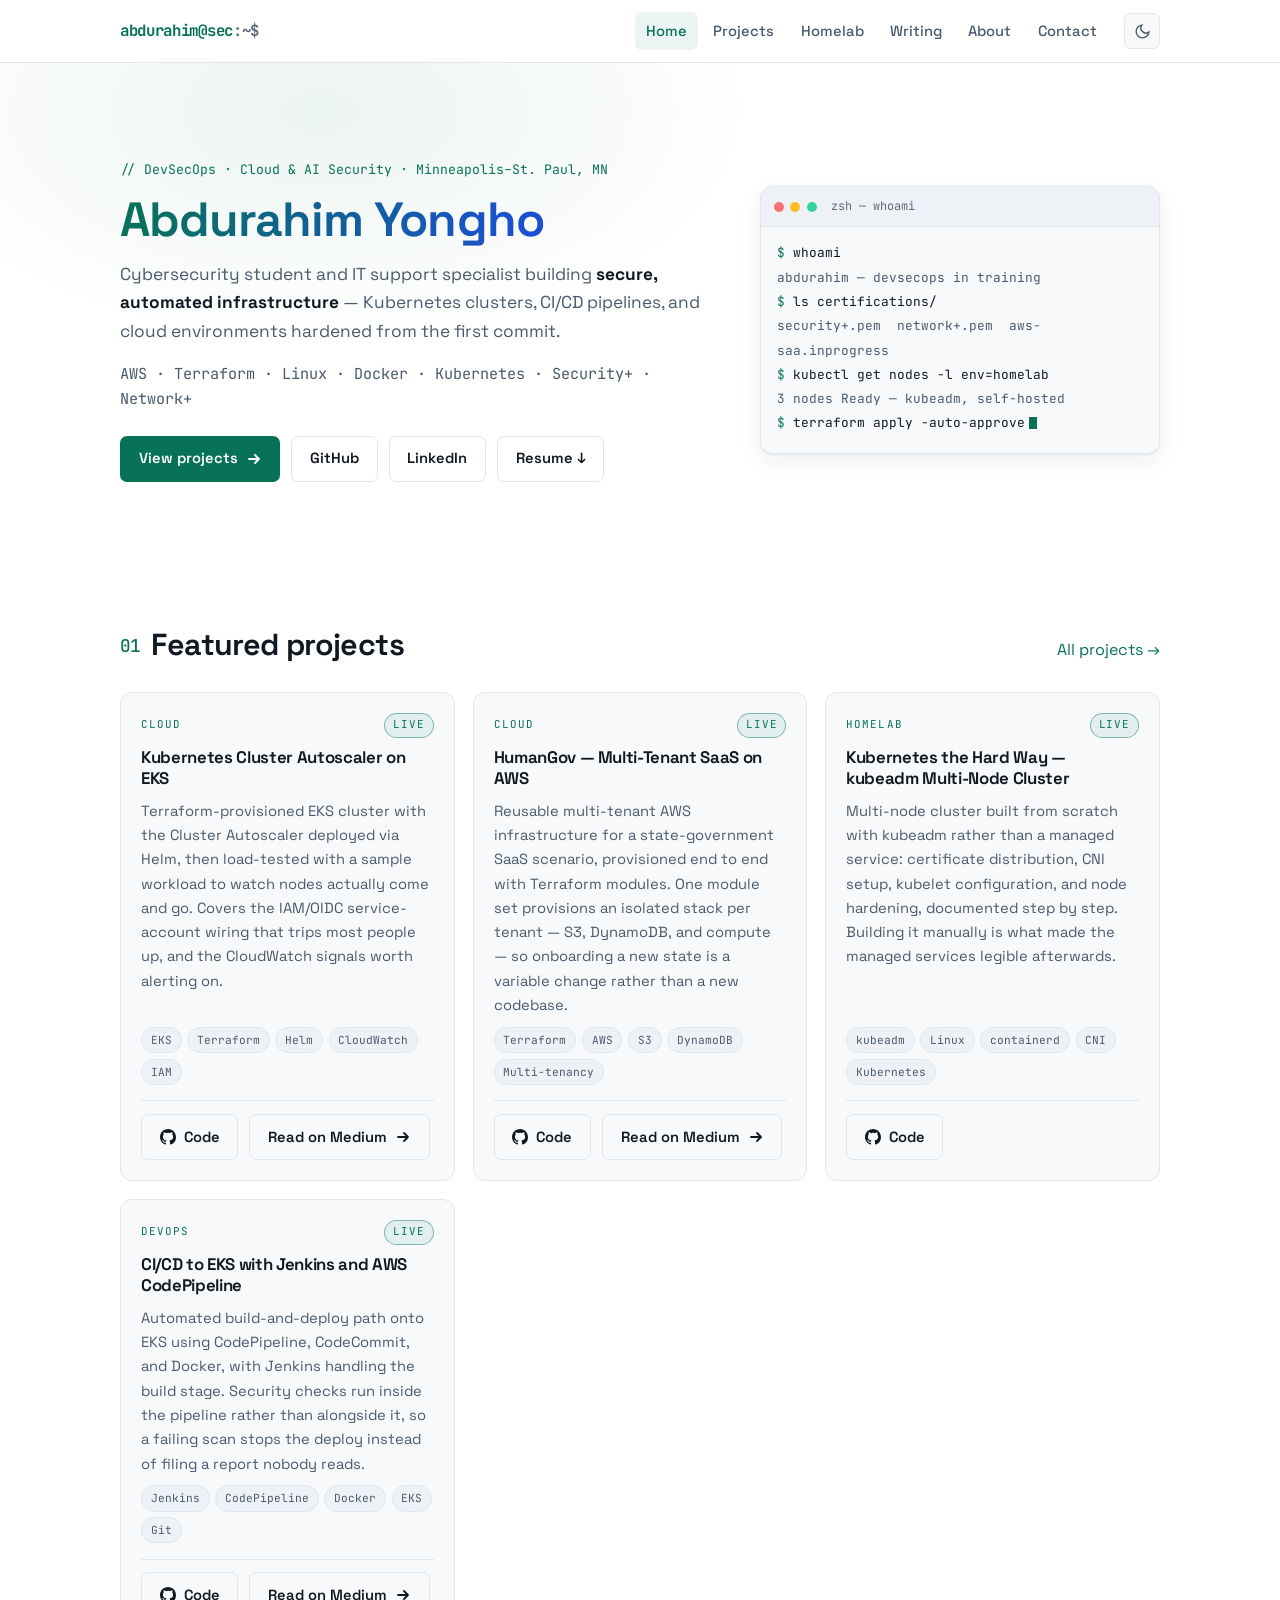
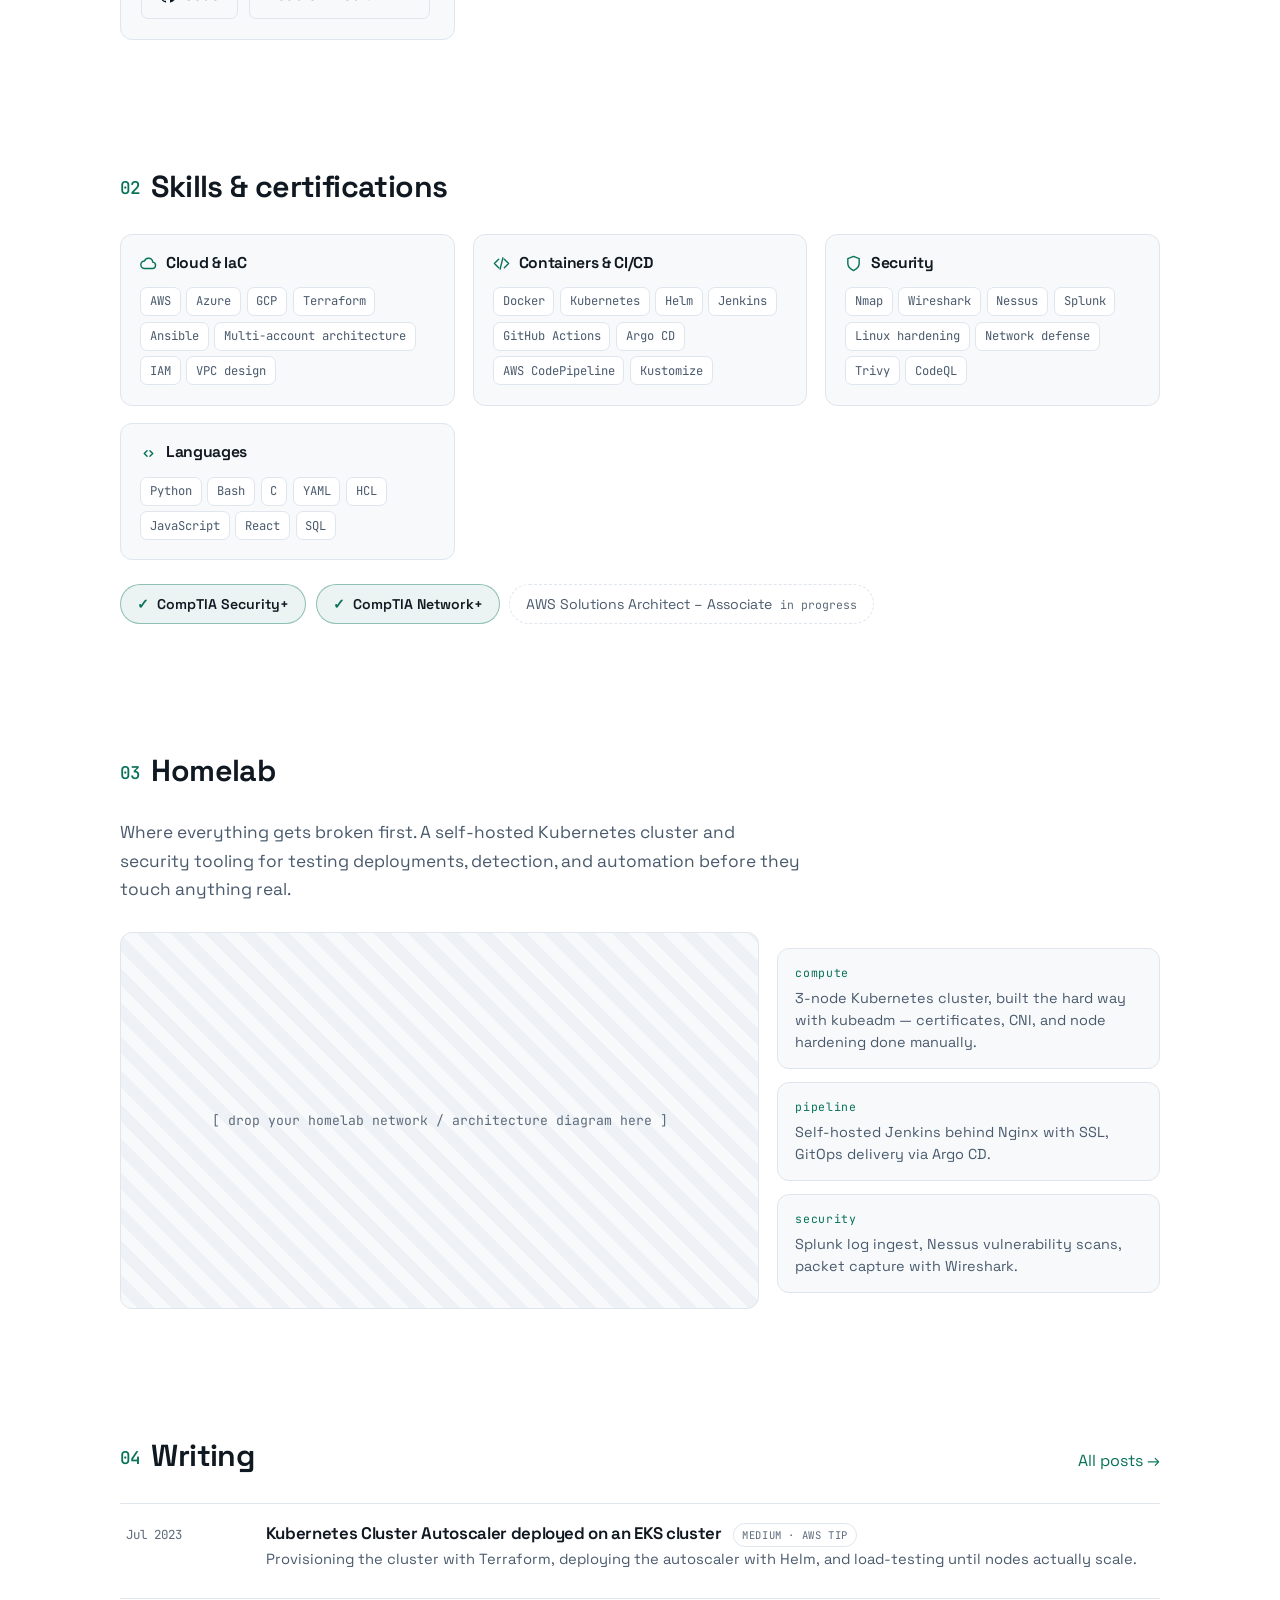
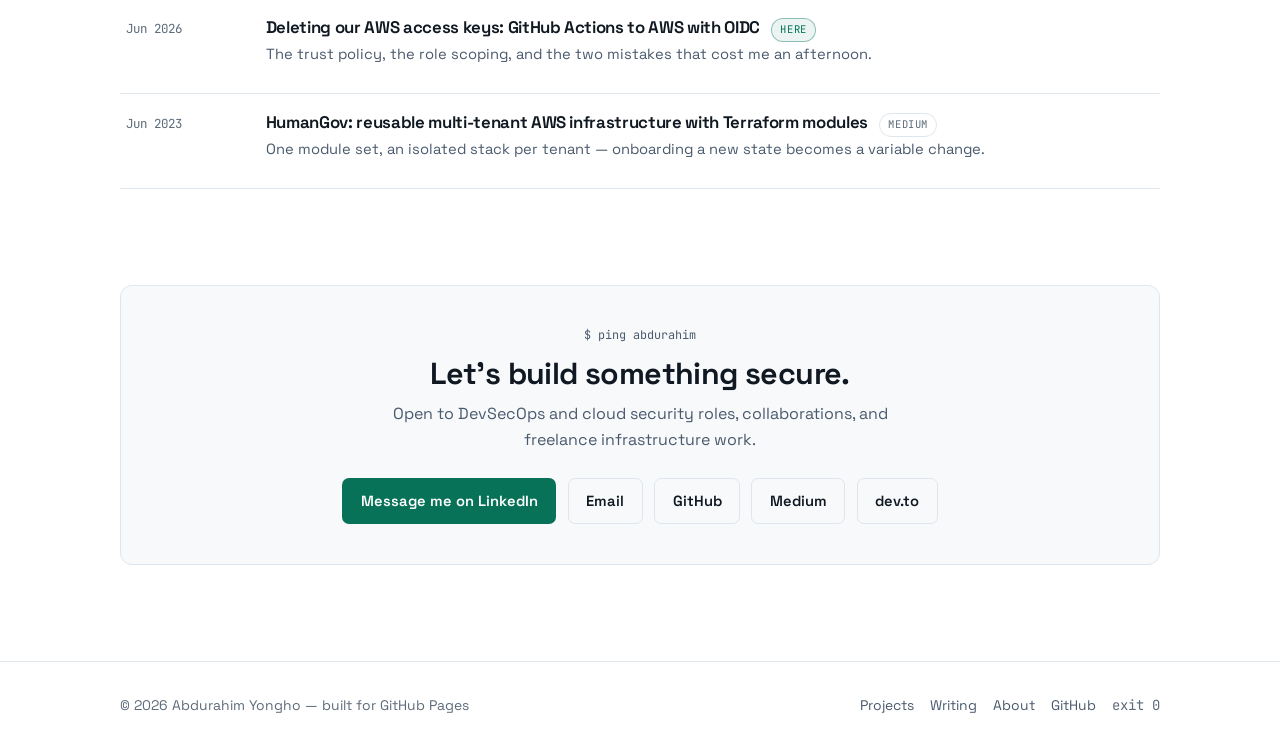
==== index.html @ f32eda52 "Initial portfolio" ====
<!DOCTYPE html>
<html lang="en" data-theme="dark">
<head>
<meta charset="utf-8">
<meta name="viewport" content="width=device-width, initial-scale=1">

<title>Abdurahim Yongho — DevSecOps &amp; Cloud Security</title>
<meta name="description" content="Cybersecurity and IT support specialist building secure, automated infrastructure — Kubernetes, Terraform, and CI/CD pipelines hardened from the first commit. Minneapolis–St. Paul, MN.">
<link rel="canonical" href="https://abdurahim50.github.io/portfolio/">

<meta property="og:type" content="website">
<meta property="og:title" content="Abdurahim Yongho — DevSecOps & Cloud Security">
<meta property="og:description" content="Secure, automated infrastructure: Kubernetes, Terraform, and CI/CD pipelines hardened from the first commit.">
<meta property="og:url" content="https://abdurahim50.github.io/portfolio/">
<meta property="og:image" content="https://abdurahim50.github.io/portfolio/assets/img/og-card.png">
<meta name="twitter:card" content="summary_large_image">

<link rel="icon" href="assets/img/favicon.svg" type="image/svg+xml">
<!-- Fonts: delete these two tags to fall back to system fonts -->
<link rel="preconnect" href="https://fonts.googleapis.com">
<link rel="preconnect" href="https://fonts.gstatic.com" crossorigin>
<link href="https://fonts.googleapis.com/css2?family=Space+Grotesk:wght@400;500;600;700&family=JetBrains+Mono:wght@400;500;600&display=swap" rel="stylesheet">
<link rel="stylesheet" href="assets/css/style.css">

<!-- Applies the saved theme before first paint so the page never flashes -->
<script>
(function(){try{var t=localStorage.getItem('theme');if(!t){t=window.matchMedia('(prefers-color-scheme: light)').matches?'light':'dark';}document.documentElement.setAttribute('data-theme',t);}catch(e){}})();
</script>
</head>
<body>
<a class="skip-link" href="#main">Skip to content</a>

<!-- ======================= HEADER =======================
     This nav block is repeated in every page. If you change a link here,
     update projects.html, writeups.html, about.html, 404.html and the files
     in writeups/ too (those use ../ paths).
     ====================================================== -->
<header class="site-header">
  <nav class="wrap nav" aria-label="Main">
    <a class="nav__brand" href="index.html"><span class="user">abdurahim@sec</span><span class="path">:~$</span></a>

    <ul class="nav__links" id="nav-links">
      <li><a href="index.html" aria-current="page">Home</a></li>
      <li><a href="projects.html">Projects</a></li>
      <li><a href="index.html#homelab">Homelab</a></li>
      <li><a href="writeups.html">Writing</a></li>
      <li><a href="about.html">About</a></li>
      <li><a href="about.html#contact">Contact</a></li>
    </ul>

    <div class="nav__actions">
      <button class="icon-btn" data-theme-toggle type="button" aria-label="Toggle theme">
        <svg viewBox="0 0 24 24" fill="none" stroke="currentColor" stroke-width="2" stroke-linecap="round" aria-hidden="true"><path d="M21 12.8A9 9 0 1 1 11.2 3a7 7 0 0 0 9.8 9.8Z"/></svg>
      </button>
      <button class="icon-btn nav__toggle" data-nav-toggle type="button" aria-expanded="false" aria-controls="nav-links" aria-label="Toggle navigation">
        <svg viewBox="0 0 24 24" fill="none" stroke="currentColor" stroke-width="2" stroke-linecap="round" aria-hidden="true"><path d="M4 7h16M4 12h16M4 17h16"/></svg>
      </button>
    </div>
  </nav>
</header>

<main id="main">

  <!-- ======================= HERO ======================= -->
  <section class="hero">
    <div class="wrap hero__inner">
      <div>
        <p class="eyebrow" style="text-transform:none;letter-spacing:0;font-size:.82rem">
          // DevSecOps · Cloud &amp; AI Security · Minneapolis–St. Paul, MN
        </p>

        <h1><span class="grad">Abdurahim Yongho</span></h1>

        <p class="lede">
          Cybersecurity student and IT support specialist building
          <strong style="color:var(--text)">secure, automated infrastructure</strong> —
          Kubernetes clusters, CI/CD pipelines, and cloud environments hardened from
          the first commit.
        </p>

        <p class="hero__role">AWS · Terraform · Linux · Docker · Kubernetes · Security+ · Network+</p>

        <div class="btn-row">
          <a class="btn btn--primary" href="projects.html">
            View projects
            <svg viewBox="0 0 16 16" fill="none" stroke="currentColor" stroke-width="1.8" stroke-linecap="round" stroke-linejoin="round" aria-hidden="true"><path d="M3 8h10M9 4l4 4-4 4"/></svg>
          </a>
          <a class="btn btn--ghost" href="https://github.com/abdurahim50" rel="noopener">GitHub</a>
          <a class="btn btn--ghost" href="https://www.linkedin.com/in/abdurahim-yongho/" rel="noopener">LinkedIn</a>
          <!-- EDIT: drop your CV at assets/resume.pdf, or delete this button -->
          <a class="btn btn--ghost" href="assets/resume.pdf">Resume ↓</a>
        </div>
      </div>

      <!-- Decorative terminal card. Edit the lines freely, or delete the whole aside. -->
      <aside class="terminal" aria-hidden="true">
        <div class="terminal__bar">
          <span class="r"></span><span class="y"></span><span class="g"></span>
          <span class="title">zsh — whoami</span>
        </div>
        <div class="terminal__body">
          <div><span class="p">$</span> <span class="c">whoami</span></div>
          <div class="o">abdurahim — devsecops in training</div>
          <div><span class="p">$</span> <span class="c">ls certifications/</span></div>
          <div class="o">security+.pem&nbsp; network+.pem&nbsp; aws-saa.inprogress</div>
          <div><span class="p">$</span> <span class="c">kubectl get nodes -l env=homelab</span></div>
          <div class="o">3 nodes Ready — kubeadm, self-hosted</div>
          <div><span class="p">$</span> <span class="c">terraform apply -auto-approve</span><span class="cursor"></span></div>
        </div>
      </aside>
    </div>
  </section>

  <!-- ======================= FEATURED PROJECTS ======================= -->
  <section class="section">
    <div class="wrap">
      <div class="section-head">
        <h2><span class="num">01</span>Featured projects</h2>
        <a href="projects.html">All projects &rarr;</a>
      </div>

      <!-- Populated from assets/js/projects.js — edit that file, not this markup -->
      <div class="grid grid--3" id="featured-projects"></div>
      <noscript>
        <p class="lede">Enable JavaScript to see the project list, or browse
        <a href="https://github.com/abdurahim50?tab=repositories">my repositories on GitHub</a>.</p>
      </noscript>
    </div>
  </section>

  <!-- ======================= SKILLS & CERTS ======================= -->
  <section class="section section--tight">
    <div class="wrap">
      <div class="section-head">
        <h2><span class="num">02</span>Skills &amp; certifications</h2>
      </div>

      <div class="grid grid--2">
        <div class="skill-group">
          <h3>
            <svg viewBox="0 0 24 24" fill="none" stroke="currentColor" stroke-width="2" stroke-linecap="round" stroke-linejoin="round" aria-hidden="true"><path d="M17.5 19a4.5 4.5 0 0 0 .5-8.97 6 6 0 0 0-11.6-1.6A4 4 0 0 0 6.5 19Z"/></svg>
            Cloud &amp; IaC
          </h3>
          <ul>
            <li>AWS</li><li>Azure</li><li>GCP</li><li>Terraform</li><li>Ansible</li>
            <li>Multi-account architecture</li><li>IAM</li><li>VPC design</li>
          </ul>
        </div>

        <div class="skill-group">
          <h3>
            <svg viewBox="0 0 24 24" fill="none" stroke="currentColor" stroke-width="2" stroke-linecap="round" stroke-linejoin="round" aria-hidden="true"><path d="m8 6-6 6 6 6M16 6l6 6-6 6M14 4l-4 16"/></svg>
            Containers &amp; CI/CD
          </h3>
          <ul>
            <li>Docker</li><li>Kubernetes</li><li>Helm</li><li>Jenkins</li>
            <li>GitHub Actions</li><li>Argo CD</li><li>AWS CodePipeline</li><li>Kustomize</li>
          </ul>
        </div>

        <div class="skill-group">
          <h3>
            <svg viewBox="0 0 24 24" fill="none" stroke="currentColor" stroke-width="2" stroke-linecap="round" stroke-linejoin="round" aria-hidden="true"><path d="M12 22s8-4 8-10V5l-8-3-8 3v7c0 6 8 10 8 10Z"/></svg>
            Security
          </h3>
          <ul>
            <li>Nmap</li><li>Wireshark</li><li>Nessus</li><li>Splunk</li>
            <li>Linux hardening</li><li>Network defense</li><li>Trivy</li><li>CodeQL</li>
          </ul>
        </div>

        <div class="skill-group">
          <h3>
            <svg viewBox="0 0 24 24" fill="none" stroke="currentColor" stroke-width="2" stroke-linecap="round" stroke-linejoin="round" aria-hidden="true"><path d="m10 8-4 4 4 4M14 8l4 4-4 4"/></svg>
            Languages
          </h3>
          <ul>
            <li>Python</li><li>Bash</li><li>C</li><li>YAML</li><li>HCL</li>
            <li>JavaScript</li><li>React</li><li>SQL</li>
          </ul>
        </div>
      </div>

      <!-- Certifications. .earned gets a tick, .pending gets a dashed border. -->
      <ul class="certs" style="margin-top:1.5rem">
        <li class="earned"><strong>CompTIA Security+</strong></li>
        <li class="earned"><strong>CompTIA Network+</strong></li>
        <li class="pending">AWS Solutions Architect – Associate <span class="yr">in progress</span></li>
      </ul>
    </div>
  </section>

  <!-- ======================= HOMELAB ======================= -->
  <section class="section" id="homelab">
    <div class="wrap">
      <div class="section-head">
        <h2><span class="num">03</span>Homelab</h2>
      </div>
      <p class="lede" style="margin-bottom:1.75rem">
        Where everything gets broken first. A self-hosted Kubernetes cluster and
        security tooling for testing deployments, detection, and automation before
        they touch anything real.
      </p>

      <div class="homelab">
        <!-- Replace this whole div with an image once you have a diagram:
             <div class="homelab__diagram" style="background:none;padding:0">
               <img src="assets/img/homelab.png" alt="Homelab network diagram: three
                    Kubernetes nodes behind an Nginx reverse proxy, with Splunk
                    ingesting logs from a separate lab VLAN">
             </div>
             Draw one in draw.io or Excalidraw — a diagram does more for this section
             than another paragraph would. -->
        <div class="homelab__diagram">
          [ drop your homelab network / architecture diagram here ]
        </div>

        <dl class="homelab__specs">
          <div class="homelab__spec">
            <dt>compute</dt>
            <dd>3-node Kubernetes cluster, built the hard way with kubeadm — certificates,
                CNI, and node hardening done manually.</dd>
          </div>
          <div class="homelab__spec">
            <dt>pipeline</dt>
            <dd>Self-hosted Jenkins behind Nginx with SSL, GitOps delivery via Argo CD.</dd>
          </div>
          <div class="homelab__spec">
            <dt>security</dt>
            <dd>Splunk log ingest, Nessus vulnerability scans, packet capture with Wireshark.</dd>
          </div>
        </dl>
      </div>
    </div>
  </section>

  <!-- ======================= WRITING ======================= -->
  <section class="section section--tight">
    <div class="wrap">
      <div class="section-head">
        <h2><span class="num">04</span>Writing</h2>
        <a href="writeups.html">All posts &rarr;</a>
      </div>

      <ul class="post-list">
        <li>
          <a class="post-link" href="https://yonghoabdurahim.medium.com/kubernetes-cluster-autoscaler-deployed-on-eks-cluster-4b3a1c2791e5" rel="noopener">
            <time datetime="2023-07-01">Jul 2023</time>
            <div>
              <div class="title-row">
                <h3>Kubernetes Cluster Autoscaler deployed on an EKS cluster</h3>
                <span class="src">Medium · AWS Tip</span>
              </div>
              <p>Provisioning the cluster with Terraform, deploying the autoscaler with
                 Helm, and load-testing until nodes actually scale.</p>
            </div>
          </a>
        </li>
        <li>
          <a class="post-link" href="writeups/oidc-github-actions-aws.html">
            <time datetime="2026-06-14">Jun 2026</time>
            <div>
              <div class="title-row">
                <h3>Deleting our AWS access keys: GitHub Actions to AWS with OIDC</h3>
                <span class="src src--here">Here</span>
              </div>
              <p>The trust policy, the role scoping, and the two mistakes that cost me
                 an afternoon.</p>
            </div>
          </a>
        </li>
        <li>
          <a class="post-link" href="https://yonghoabdurahim.medium.com/humangov-deployment-of-a-reusable-saas-multi-tenant-aws-infrastructure-using-terraform-modules-722de6698760" rel="noopener">
            <time datetime="2023-06-01">Jun 2023</time>
            <div>
              <div class="title-row">
                <h3>HumanGov: reusable multi-tenant AWS infrastructure with Terraform modules</h3>
                <span class="src">Medium</span>
              </div>
              <p>One module set, an isolated stack per tenant — onboarding a new state
                 becomes a variable change.</p>
            </div>
          </a>
        </li>
      </ul>
    </div>
  </section>

  <!-- ======================= CTA ======================= -->
  <section class="section section--tight">
    <div class="wrap">
      <div class="cta">
        <p class="eyebrow" style="text-transform:none;letter-spacing:0">$ ping abdurahim</p>
        <h2>Let's build something secure.</h2>
        <p>Open to DevSecOps and cloud security roles, collaborations, and freelance
           infrastructure work.</p>
        <div class="btn-row">
          <a class="btn btn--primary" href="https://www.linkedin.com/in/abdurahim-yongho/" rel="noopener">Message me on LinkedIn</a>
          <a class="btn btn--ghost" href="mailto:yonghoabdurahim@gmail.com">Email</a>
          <a class="btn btn--ghost" href="https://github.com/abdurahim50" rel="noopener">GitHub</a>
          <a class="btn btn--ghost" href="https://yonghoabdurahim.medium.com/" rel="noopener">Medium</a>
          <a class="btn btn--ghost" href="https://dev.to/abdurahim50" rel="noopener">dev.to</a>
        </div>
      </div>
    </div>
  </section>

</main>

<!-- ======================= FOOTER ======================= -->
<footer class="site-footer">
  <div class="wrap">
    <p style="margin:0">&copy; <span data-year>2026</span> Abdurahim Yongho — built for GitHub Pages</p>
    <nav aria-label="Footer">
      <a href="projects.html">Projects</a>
      <a href="writeups.html">Writing</a>
      <a href="about.html">About</a>
      <a href="https://github.com/abdurahim50" rel="noopener">GitHub</a>
      <span style="font-family:var(--font-mono)">exit 0</span>
    </nav>
  </div>
</footer>

<script src="assets/js/projects.js"></script>
<script src="assets/js/main.js"></script>
</body>
</html>
---- assets/css/style.css ----
/* ==========================================================================
   Portfolio stylesheet
   Everything is driven by the CSS variables in :root — change those first
   before touching anything below.
   ========================================================================== */

:root {
  /* --- Brand colours (edit these) --- */
  --accent: #22d3a5;          /* primary accent: links, buttons, highlights */
  --accent-soft: #22d3a51a;   /* same colour at ~10% alpha for backgrounds */
  --accent-alt: #60a5fa;      /* secondary accent for tags / gradients */
  --on-accent: #06120e;       /* text drawn ON the accent colour */
  --warn: #f0b429;            /* "in progress" badges */

  /* --- Dark theme (default) --- */
  --bg: #0b0f14;
  --bg-elev: #121820;
  --bg-elev-2: #18202b;
  --border: #223041;
  --text: #e6edf3;
  --text-muted: #93a4b8;
  --text-faint: #7b8ca3;      /* kept above 4.5:1 on --bg — don't darken further */

  /* --- Type ---
     Space Grotesk + JetBrains Mono are loaded from Google Fonts in each
     page <head>. Remove those two <link> tags and this falls back to system
     fonts cleanly — the site still looks fine. */
  --font-sans: "Space Grotesk", -apple-system, BlinkMacSystemFont, "Segoe UI",
    Roboto, Helvetica, Arial, sans-serif;
  --font-mono: "JetBrains Mono", "SF Mono", ui-monospace, SFMono-Regular,
    Menlo, Consolas, monospace;

  /* --- Layout --- */
  --maxw: 1080px;
  --radius: 12px;
  --radius-sm: 7px;
  --shadow: 0 1px 2px rgba(0, 0, 0, .3), 0 8px 24px rgba(0, 0, 0, .22);
}

/* Light theme — applied when <html data-theme="light"> */
html[data-theme="light"] {
  --bg: #ffffff;
  --bg-elev: #f7f9fb;
  --bg-elev-2: #eef2f6;
  --border: #dfe6ee;
  --text: #101821;
  --text-muted: #4a5a6d;
  --text-faint: #5d6b7a;
  --accent: #077257;
  --accent-soft: #07725714;
  --accent-alt: #1d4ed8;
  --on-accent: #ffffff;
  --warn: #8a5a00;
  --shadow: 0 1px 2px rgba(16, 24, 33, .06), 0 8px 24px rgba(16, 24, 33, .07);
}

/* --------------------------------------------------------------------------
   Base
   -------------------------------------------------------------------------- */
*, *::before, *::after { box-sizing: border-box; }

html { scroll-behavior: smooth; }

@media (prefers-reduced-motion: reduce) {
  html { scroll-behavior: auto; }
  *, *::before, *::after { animation-duration: .01ms !important; transition-duration: .01ms !important; }
}

body {
  margin: 0;
  background: var(--bg);
  color: var(--text);
  font-family: var(--font-sans);
  font-size: 16px;
  line-height: 1.65;
  -webkit-font-smoothing: antialiased;
}

img { max-width: 100%; height: auto; display: block; }

a { color: var(--accent); text-decoration: none; }
a:hover { text-decoration: underline; }

h1, h2, h3, h4 {
  line-height: 1.25;
  letter-spacing: -.02em;
  margin: 0 0 .5em;
  font-weight: 650;
}
h1 { font-size: clamp(2rem, 5vw, 3rem); }
h2 { font-size: clamp(1.4rem, 3vw, 1.9rem); }
h3 { font-size: 1.15rem; }

p { margin: 0 0 1rem; }

code, kbd, pre { font-family: var(--font-mono); font-size: .875em; }

code {
  background: var(--bg-elev-2);
  border: 1px solid var(--border);
  border-radius: 5px;
  padding: .12em .38em;
}

pre {
  background: var(--bg-elev);
  border: 1px solid var(--border);
  border-radius: var(--radius);
  padding: 1rem 1.1rem;
  overflow-x: auto;
  line-height: 1.55;
}
pre code { background: none; border: 0; padding: 0; }

hr { border: 0; border-top: 1px solid var(--border); margin: 2.5rem 0; }

::selection { background: var(--accent); color: var(--on-accent); }

:focus-visible {
  outline: 2px solid var(--accent);
  outline-offset: 3px;
  border-radius: 4px;
}

/* --------------------------------------------------------------------------
   Layout helpers
   -------------------------------------------------------------------------- */
.wrap { width: 100%; max-width: var(--maxw); margin-inline: auto; padding-inline: 1.25rem; }

.section { padding-block: clamp(3rem, 8vw, 5rem); }
.section--tight { padding-block: clamp(2rem, 5vw, 3rem); }

.section-head {
  display: flex;
  align-items: baseline;
  justify-content: space-between;
  gap: 1rem;
  flex-wrap: wrap;
  margin-bottom: 1.75rem;
}
.section-head h2 { margin: 0; }
.section-head .eyebrow { margin-bottom: .35rem; }

/* Numbered section headings — <h2><span class="num">01</span>Projects</h2> */
h2 .num {
  font-family: var(--font-mono);
  font-size: .58em;
  font-weight: 500;
  color: var(--accent);
  margin-right: .6em;
  vertical-align: .12em;
}

.eyebrow {
  font-family: var(--font-mono);
  font-size: .74rem;
  letter-spacing: .14em;
  text-transform: uppercase;
  color: var(--accent);
  margin: 0 0 .6rem;
}

.lede { font-size: 1.08rem; color: var(--text-muted); max-width: 62ch; }

.skip-link {
  position: absolute;
  left: -9999px;
  top: 0;
  background: var(--accent);
  color: var(--on-accent);
  padding: .6rem 1rem;
  z-index: 100;
  border-radius: 0 0 var(--radius-sm) 0;
}
.skip-link:focus { left: 0; }

/* --------------------------------------------------------------------------
   Header / navigation
   -------------------------------------------------------------------------- */
.site-header {
  position: sticky;
  top: 0;
  z-index: 50;
  background: color-mix(in srgb, var(--bg) 86%, transparent);
  backdrop-filter: blur(10px);
  border-bottom: 1px solid var(--border);
}

.nav {
  display: flex;
  align-items: center;
  gap: 1rem;
  min-height: 62px;
}

.nav__brand {
  font-family: var(--font-mono);
  font-weight: 700;
  font-size: .98rem;
  color: var(--text);
  letter-spacing: -.02em;
  margin-right: auto;
}
.nav__brand:hover { text-decoration: none; }
.nav__brand .user { color: var(--accent); }
.nav__brand .path { color: var(--text-faint); }

.nav__links {
  display: flex;
  align-items: center;
  gap: .25rem;
  list-style: none;
  margin: 0;
  padding: 0;
}

.nav__links a {
  display: block;
  padding: .45rem .7rem;
  border-radius: var(--radius-sm);
  color: var(--text-muted);
  font-size: .92rem;
  font-weight: 500;
}
.nav__links a:hover { color: var(--text); background: var(--bg-elev-2); text-decoration: none; }
.nav__links a[aria-current="page"] { color: var(--accent); background: var(--accent-soft); }

.nav__actions { display: flex; align-items: center; gap: .4rem; }

.icon-btn {
  display: inline-grid;
  place-items: center;
  width: 36px;
  height: 36px;
  border: 1px solid var(--border);
  background: var(--bg-elev);
  color: var(--text-muted);
  border-radius: var(--radius-sm);
  cursor: pointer;
  padding: 0;
}
.icon-btn:hover { color: var(--text); border-color: var(--accent); }
.icon-btn svg { width: 17px; height: 17px; }

.nav__toggle { display: none; }

@media (max-width: 720px) {
  .nav__toggle { display: inline-grid; }
  .nav__links {
    position: absolute;
    inset: 62px 0 auto;
    flex-direction: column;
    align-items: stretch;
    gap: 0;
    background: var(--bg);
    border-bottom: 1px solid var(--border);
    padding: .5rem 1.25rem 1rem;
    display: none;
  }
  .nav__links.is-open { display: flex; }
  .nav__links a { padding: .7rem .5rem; font-size: 1rem; }
}

/* --------------------------------------------------------------------------
   Buttons
   -------------------------------------------------------------------------- */
.btn {
  display: inline-flex;
  align-items: center;
  gap: .5rem;
  padding: .62rem 1.1rem;
  border-radius: var(--radius-sm);
  font-size: .92rem;
  font-weight: 600;
  border: 1px solid transparent;
  cursor: pointer;
  transition: transform .12s ease, background .16s ease, border-color .16s ease;
}
.btn:hover { text-decoration: none; transform: translateY(-1px); }
.btn:active { transform: none; }
.btn svg { width: 16px; height: 16px; }

.btn--primary { background: var(--accent); color: var(--on-accent); }
.btn--primary:hover { filter: brightness(1.08); }

.btn--ghost {
  background: transparent;
  border-color: var(--border);
  color: var(--text);
}
.btn--ghost:hover { border-color: var(--accent); color: var(--accent); }

.btn-row { display: flex; flex-wrap: wrap; gap: .7rem; margin-top: 1.5rem; }

/* --------------------------------------------------------------------------
   Hero
   -------------------------------------------------------------------------- */
.hero { padding-block: clamp(3rem, 9vw, 6rem) clamp(2rem, 6vw, 4rem); position: relative; overflow: hidden; }

.hero::before {
  content: "";
  position: absolute;
  inset: -40% 40% 40% -10%;
  background: radial-gradient(closest-side, var(--accent-soft), transparent);
  pointer-events: none;
}

.hero__inner { position: relative; display: grid; gap: 2.5rem; grid-template-columns: 1fr; }
@media (min-width: 880px) {
  .hero__inner { grid-template-columns: 1.35fr .9fr; align-items: center; }
}

.hero h1 { margin-bottom: .6rem; }
.hero h1 .grad {
  background: linear-gradient(100deg, var(--accent), var(--accent-alt));
  -webkit-background-clip: text;
  background-clip: text;
  color: transparent;
}
.hero__role { font-family: var(--font-mono); color: var(--text-muted); font-size: .95rem; margin-bottom: 1.1rem; }

.availability {
  display: inline-flex;
  align-items: center;
  gap: .5rem;
  font-size: .8rem;
  font-family: var(--font-mono);
  color: var(--text-muted);
  border: 1px solid var(--border);
  background: var(--bg-elev);
  padding: .3rem .7rem;
  border-radius: 999px;
  margin-bottom: 1.25rem;
}
.availability .pulse {
  width: 7px; height: 7px; border-radius: 50%;
  background: var(--accent);
  box-shadow: 0 0 0 0 var(--accent);
  animation: pulse 2.2s infinite;
}
@keyframes pulse {
  70% { box-shadow: 0 0 0 7px transparent; }
  100% { box-shadow: 0 0 0 0 transparent; }
}

/* Terminal card in the hero */
.terminal {
  background: var(--bg-elev);
  border: 1px solid var(--border);
  border-radius: var(--radius);
  box-shadow: var(--shadow);
  overflow: hidden;
  font-family: var(--font-mono);
  font-size: .8rem;
}
.terminal__bar {
  display: flex;
  align-items: center;
  gap: .4rem;
  padding: .6rem .8rem;
  border-bottom: 1px solid var(--border);
  background: var(--bg-elev-2);
}
.terminal__bar span { width: 10px; height: 10px; border-radius: 50%; background: var(--border); }
.terminal__bar .title { width: auto; height: auto; background: none; margin-left: .5rem; color: var(--text-faint); font-size: .74rem; }
.terminal__bar .r { background: #f87171; }
.terminal__bar .y { background: #fbbf24; }
.terminal__bar .g { background: #34d399; }
.terminal__body { padding: .9rem 1rem 1.1rem; line-height: 1.9; }
.terminal__body .p { color: var(--accent); }
.terminal__body .c { color: var(--text); }
.terminal__body .o { color: var(--text-muted); }
.terminal__body .k { color: var(--accent-alt); }

/* Blinking cursor */
.terminal__body .cursor {
  display: inline-block;
  width: 8px;
  height: 1em;
  background: var(--accent);
  margin-left: .35em;
  vertical-align: -.15em;
  animation: blink 1.1s step-end infinite;
}
@keyframes blink { 0%, 49% { opacity: 1; } 50%, 100% { opacity: 0; } }

/* --------------------------------------------------------------------------
   Cards & grids
   -------------------------------------------------------------------------- */
.grid { display: grid; gap: 1.1rem; }
.grid--2 { grid-template-columns: repeat(auto-fit, minmax(280px, 1fr)); }
.grid--3 { grid-template-columns: repeat(auto-fit, minmax(255px, 1fr)); }

.card {
  background: var(--bg-elev);
  border: 1px solid var(--border);
  border-radius: var(--radius);
  padding: 1.25rem;
  display: flex;
  flex-direction: column;
  gap: .6rem;
  transition: border-color .16s ease, transform .16s ease;
}
.card:hover { border-color: color-mix(in srgb, var(--accent) 55%, var(--border)); transform: translateY(-2px); }

.card__top { display: flex; align-items: center; justify-content: space-between; gap: .75rem; }

.card__cat {
  font-family: var(--font-mono);
  font-size: .68rem;
  letter-spacing: .1em;
  text-transform: uppercase;
  color: var(--accent);
}

.card h3 { margin: 0; font-size: 1.05rem; }
.card h3 a { color: var(--text); }
.card h3 a:hover { color: var(--accent); text-decoration: none; }

.card p { color: var(--text-muted); font-size: .92rem; margin: 0; flex: 1; }

.card__foot {
  display: flex;
  align-items: center;
  justify-content: space-between;
  gap: .75rem;
  margin-top: .35rem;
  padding-top: .8rem;
  border-top: 1px solid var(--border);
  font-size: .82rem;
}

.tags { display: flex; flex-wrap: wrap; gap: .35rem; list-style: none; margin: 0; padding: 0; }
.tag {
  font-family: var(--font-mono);
  font-size: .7rem;
  color: var(--text-muted);
  background: var(--bg-elev-2);
  border: 1px solid var(--border);
  border-radius: 999px;
  padding: .18rem .55rem;
}

.status {
  font-family: var(--font-mono);
  font-size: .68rem;
  text-transform: uppercase;
  letter-spacing: .08em;
  padding: .16rem .5rem;
  border-radius: 999px;
  border: 1px solid var(--border);
  color: var(--text-faint);
  white-space: nowrap;
}
.status--live { color: var(--accent); border-color: color-mix(in srgb, var(--accent) 45%, transparent); background: var(--accent-soft); }
.status--wip {
  color: var(--warn);
  border-color: color-mix(in srgb, var(--warn) 45%, transparent);
  background: color-mix(in srgb, var(--warn) 10%, transparent);
}

/* Dashed "starter — replace me" badge on placeholder projects.
   Set starter: true in projects.js to show it; delete the flag once the
   entry is really yours. */
.status--starter {
  color: var(--text-faint);
  border-style: dashed;
  border-color: var(--text-faint);
  background: none;
  text-transform: none;
  letter-spacing: 0;
}

/* --------------------------------------------------------------------------
   Skills
   -------------------------------------------------------------------------- */
.skill-group { background: var(--bg-elev); border: 1px solid var(--border); border-radius: var(--radius); padding: 1.2rem; }
.skill-group h3 { display: flex; align-items: center; gap: .55rem; font-size: .98rem; margin-bottom: .85rem; }
.skill-group h3 svg { width: 17px; height: 17px; color: var(--accent); flex: none; }
.skill-group ul { margin: 0; padding: 0; list-style: none; display: flex; flex-wrap: wrap; gap: .35rem; }
.skill-group li {
  font-family: var(--font-mono);
  font-size: .76rem;
  color: var(--text-muted);
  border: 1px solid var(--border);
  background: var(--bg);
  border-radius: var(--radius-sm);
  padding: .22rem .55rem;
}

/* Certification strip.
   .earned  = solid pill with a tick
   .pending = dashed pill, muted — for anything in progress */
.certs { display: flex; flex-wrap: wrap; gap: .6rem; list-style: none; margin: 0; padding: 0; }
.certs li {
  display: flex;
  align-items: center;
  gap: .5rem;
  font-size: .88rem;
  border: 1px solid var(--border);
  background: var(--bg-elev);
  border-radius: 999px;
  padding: .45rem 1rem;
  color: var(--text-muted);
}
.certs li strong { color: var(--text); font-weight: 600; }
.certs .yr { font-family: var(--font-mono); font-size: .72rem; color: var(--text-faint); }

.certs .earned {
  background: var(--accent-soft);
  border-color: color-mix(in srgb, var(--accent) 40%, transparent);
}
.certs .earned::before {
  content: "✓";
  color: var(--accent);
  font-weight: 700;
}
.certs .pending {
  border-style: dashed;
  background: none;
}

/* --------------------------------------------------------------------------
   Homelab section
   -------------------------------------------------------------------------- */
.homelab { display: grid; gap: 1.1rem; grid-template-columns: 1fr; }
@media (min-width: 820px) {
  .homelab { grid-template-columns: 1.25fr .75fr; align-items: stretch; }
}

/* Placeholder panel — swap the whole thing for <img src="assets/img/homelab.png" alt="..."> */
.homelab__diagram {
  border: 1px solid var(--border);
  border-radius: var(--radius);
  min-height: 300px;
  display: grid;
  place-items: center;
  padding: 1.5rem;
  text-align: center;
  font-family: var(--font-mono);
  font-size: .82rem;
  color: var(--text-faint);
  background: repeating-linear-gradient(
    45deg,
    var(--bg-elev),
    var(--bg-elev) 12px,
    var(--bg-elev-2) 12px,
    var(--bg-elev-2) 24px
  );
}
.homelab__diagram img { border-radius: var(--radius); }

.homelab__specs { display: flex; flex-direction: column; gap: .8rem; }
.homelab__spec {
  padding: .9rem 1.1rem;
  background: var(--bg-elev);
  border: 1px solid var(--border);
  border-radius: var(--radius);
}
.homelab__spec dt {
  font-family: var(--font-mono);
  font-size: .72rem;
  letter-spacing: .06em;
  color: var(--accent);
  margin-bottom: .3rem;
}
.homelab__spec dd { margin: 0; font-size: .9rem; color: var(--text-muted); line-height: 1.55; }

/* --------------------------------------------------------------------------
   Filters (projects page)
   -------------------------------------------------------------------------- */
.filters { display: flex; flex-wrap: wrap; gap: .45rem; margin-bottom: 1.75rem; }
.filter {
  font-family: var(--font-mono);
  font-size: .78rem;
  color: var(--text-muted);
  background: var(--bg-elev);
  border: 1px solid var(--border);
  border-radius: 999px;
  padding: .35rem .85rem;
  cursor: pointer;
}
.filter:hover { color: var(--text); border-color: var(--accent); }
.filter[aria-pressed="true"] { background: var(--accent-soft); border-color: var(--accent); color: var(--accent); }

.empty-state { color: var(--text-muted); padding: 2rem 0; font-family: var(--font-mono); font-size: .9rem; }

/* --------------------------------------------------------------------------
   Writeup / article list
   -------------------------------------------------------------------------- */
.post-list { list-style: none; margin: 0; padding: 0; }
.post-list li { border-bottom: 1px solid var(--border); }
.post-list li:first-child { border-top: 1px solid var(--border); }

.post-link {
  display: grid;
  gap: .3rem 1.5rem;
  grid-template-columns: 1fr;
  padding: 1.15rem .35rem;
  color: inherit;
}
.post-link:hover { text-decoration: none; background: var(--bg-elev); }
@media (min-width: 700px) {
  .post-link { grid-template-columns: 116px 1fr; align-items: baseline; }
}
.post-link time { font-family: var(--font-mono); font-size: .78rem; color: var(--text-faint); }
.post-link h3 { margin: 0 0 .2rem; font-size: 1.05rem; }
.post-link:hover h3 { color: var(--accent); }
.post-link p { margin: 0 0 .5rem; color: var(--text-muted); font-size: .92rem; }

/* Source badge: distinguishes posts hosted here from ones on Medium/dev.to */
.src {
  font-family: var(--font-mono);
  font-size: .66rem;
  letter-spacing: .06em;
  text-transform: uppercase;
  padding: .15rem .5rem;
  border-radius: 999px;
  border: 1px solid var(--border);
  color: var(--text-faint);
  white-space: nowrap;
  margin-left: .5rem;
}
.src--here {
  color: var(--accent);
  border-color: color-mix(in srgb, var(--accent) 40%, transparent);
  background: var(--accent-soft);
}
.post-link .title-row {
  display: flex;
  align-items: baseline;
  flex-wrap: wrap;
  gap: .2rem;
}

/* --------------------------------------------------------------------------
   Article body (writeup pages)
   -------------------------------------------------------------------------- */
.article { max-width: 74ch; margin-inline: auto; }
.article header { margin-bottom: 2.5rem; }
.article__meta {
  display: flex;
  flex-wrap: wrap;
  gap: .5rem 1rem;
  font-family: var(--font-mono);
  font-size: .78rem;
  color: var(--text-faint);
  margin-bottom: 1rem;
}
.article h2 { margin-top: 2.5rem; }
.article h3 { margin-top: 1.75rem; }
.article ul, .article ol { padding-left: 1.25rem; color: var(--text-muted); }
.article li { margin-bottom: .4rem; }
.article blockquote {
  margin: 1.5rem 0;
  padding: .1rem 0 .1rem 1.1rem;
  border-left: 3px solid var(--accent);
  color: var(--text-muted);
  font-style: italic;
}
.article table { width: 100%; border-collapse: collapse; font-size: .9rem; margin: 1.5rem 0; }
.article th, .article td { border: 1px solid var(--border); padding: .55rem .7rem; text-align: left; }
.article th { background: var(--bg-elev-2); font-weight: 600; }
.article td { color: var(--text-muted); }

.callout {
  background: var(--bg-elev);
  border: 1px solid var(--border);
  border-left: 3px solid var(--accent-alt);
  border-radius: var(--radius-sm);
  padding: .9rem 1.1rem;
  margin: 1.5rem 0;
  font-size: .93rem;
  color: var(--text-muted);
}
.callout strong { color: var(--text); }

.toc {
  background: var(--bg-elev);
  border: 1px solid var(--border);
  border-radius: var(--radius);
  padding: 1rem 1.2rem;
  margin-bottom: 2rem;
  font-size: .9rem;
}
.toc p { font-family: var(--font-mono); font-size: .72rem; letter-spacing: .1em; text-transform: uppercase; color: var(--text-faint); margin: 0 0 .5rem; }
.toc ol { margin: 0; padding-left: 1.1rem; color: var(--text-muted); }
.toc li { margin-bottom: .25rem; }

.back-link { font-family: var(--font-mono); font-size: .82rem; display: inline-block; margin-bottom: 1.5rem; }

/* --------------------------------------------------------------------------
   Timeline (about page)
   -------------------------------------------------------------------------- */
.timeline { list-style: none; margin: 0; padding: 0 0 0 1.35rem; border-left: 1px solid var(--border); }
.timeline li { position: relative; padding-bottom: 1.9rem; }
.timeline li::before {
  content: "";
  position: absolute;
  left: -1.35rem;
  top: .5rem;
  transform: translateX(-50%);
  width: 9px; height: 9px;
  border-radius: 50%;
  background: var(--bg);
  border: 2px solid var(--accent);
}
.timeline .when { font-family: var(--font-mono); font-size: .76rem; color: var(--text-faint); display: block; }
.timeline h3 { margin: .15rem 0 .1rem; font-size: 1rem; }
.timeline .where { color: var(--accent); font-size: .88rem; }
.timeline p { color: var(--text-muted); font-size: .92rem; margin: .45rem 0 0; }

/* --------------------------------------------------------------------------
   CTA band
   -------------------------------------------------------------------------- */
.cta {
  background: var(--bg-elev);
  border: 1px solid var(--border);
  border-radius: var(--radius);
  padding: clamp(1.5rem, 4vw, 2.5rem);
  text-align: center;
}
.cta h2 { margin-bottom: .5rem; }
.cta p { color: var(--text-muted); max-width: 52ch; margin-inline: auto; }
.cta .btn-row { justify-content: center; }

/* --------------------------------------------------------------------------
   Footer
   -------------------------------------------------------------------------- */
.site-footer {
  border-top: 1px solid var(--border);
  margin-top: 3rem;
  padding-block: 2rem;
  font-size: .87rem;
  color: var(--text-faint);
}
.site-footer .wrap {
  display: flex;
  flex-wrap: wrap;
  gap: 1rem;
  align-items: center;
  justify-content: space-between;
}
.site-footer nav { display: flex; gap: 1rem; flex-wrap: wrap; }
.site-footer a { color: var(--text-muted); }
.site-footer a:hover { color: var(--accent); }

/* Utility */
.visually-hidden {
  position: absolute; width: 1px; height: 1px;
  padding: 0; margin: -1px; overflow: hidden;
  clip: rect(0 0 0 0); white-space: nowrap; border: 0;
}
.mt-0 { margin-top: 0; }
.center { text-align: center; }
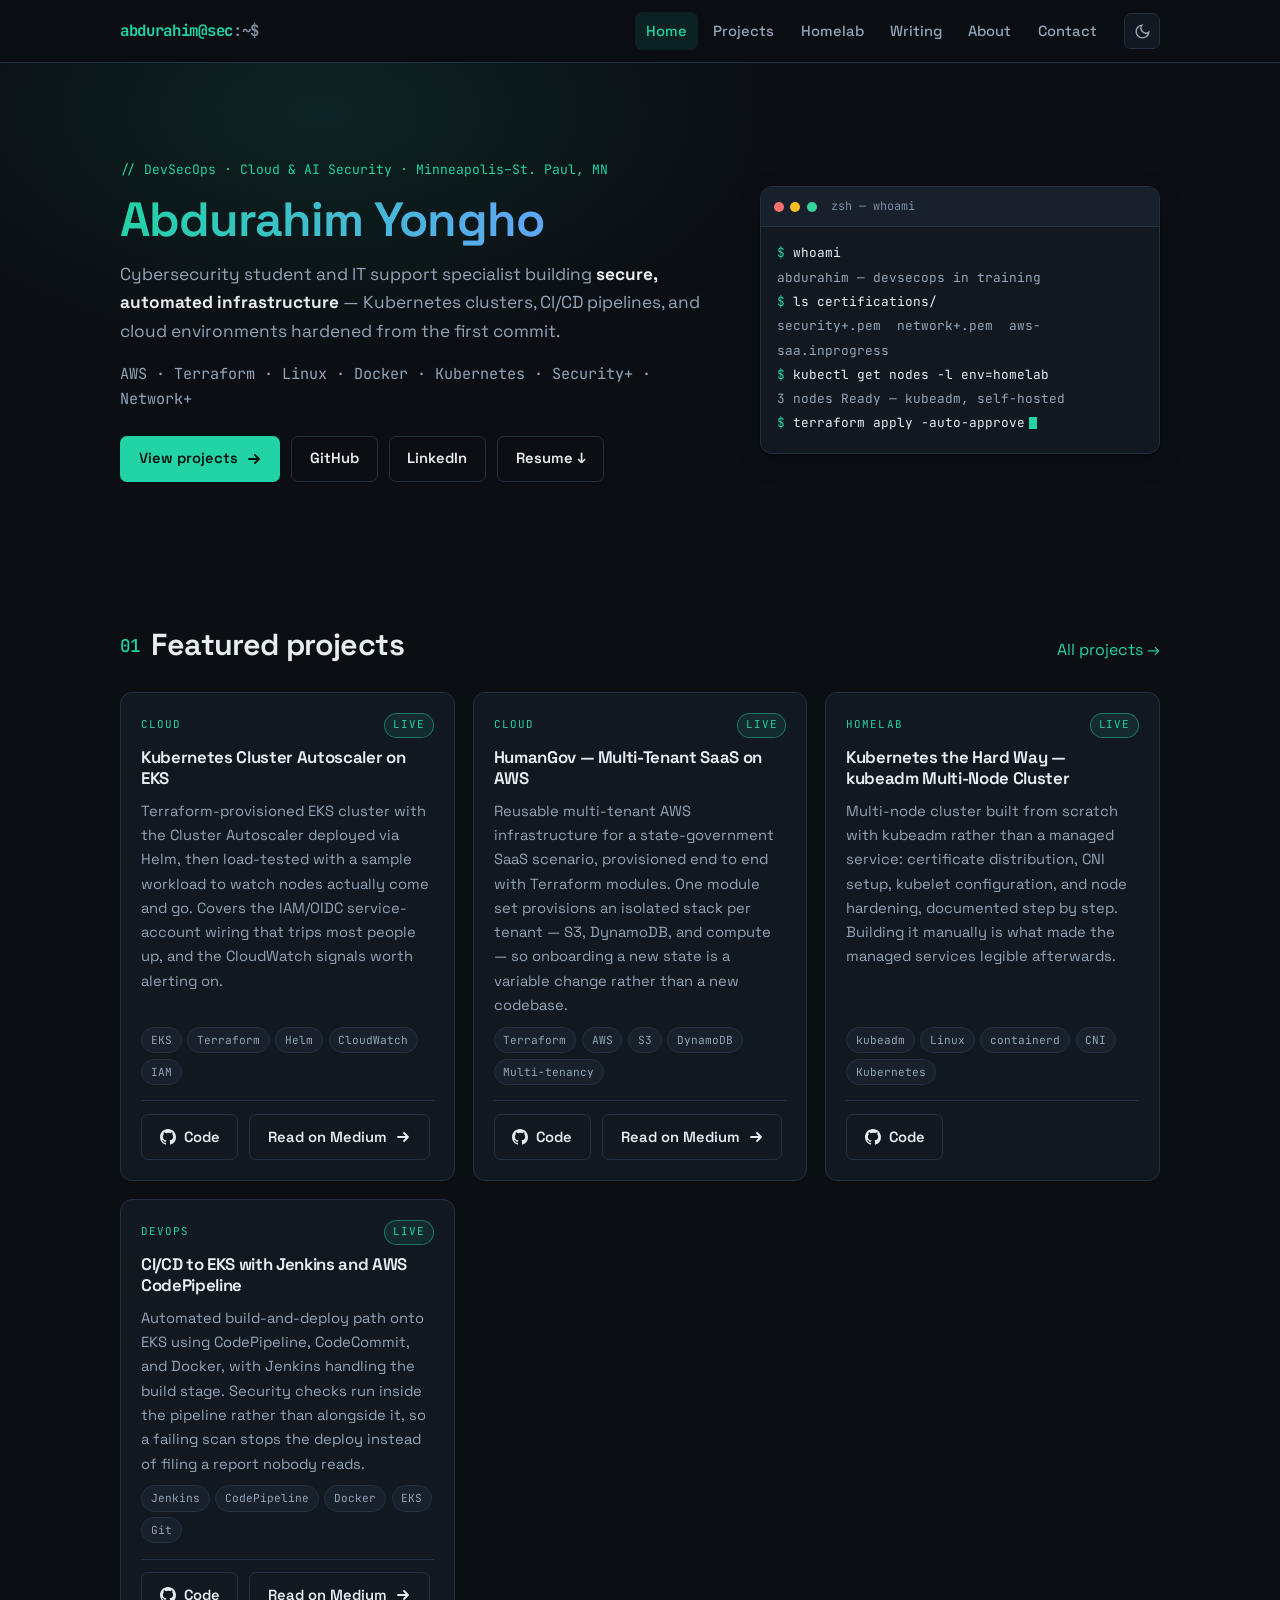
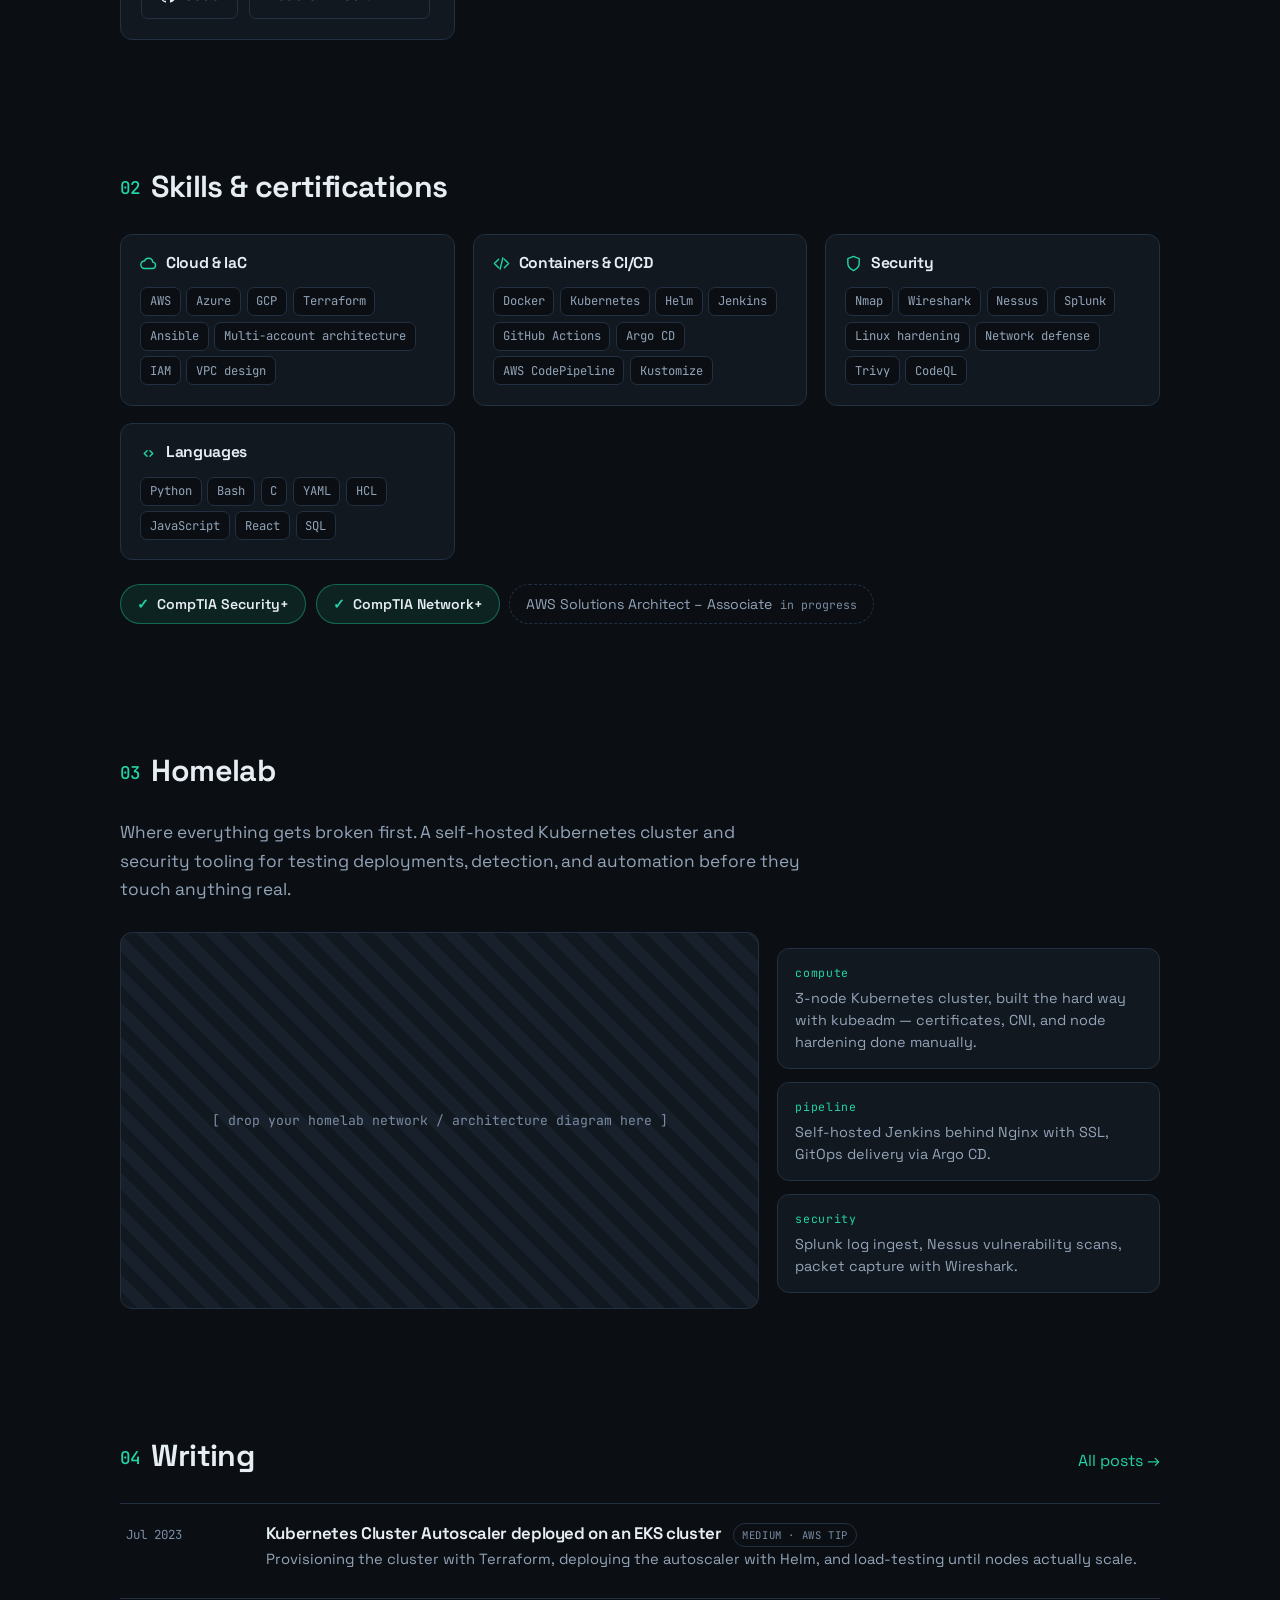
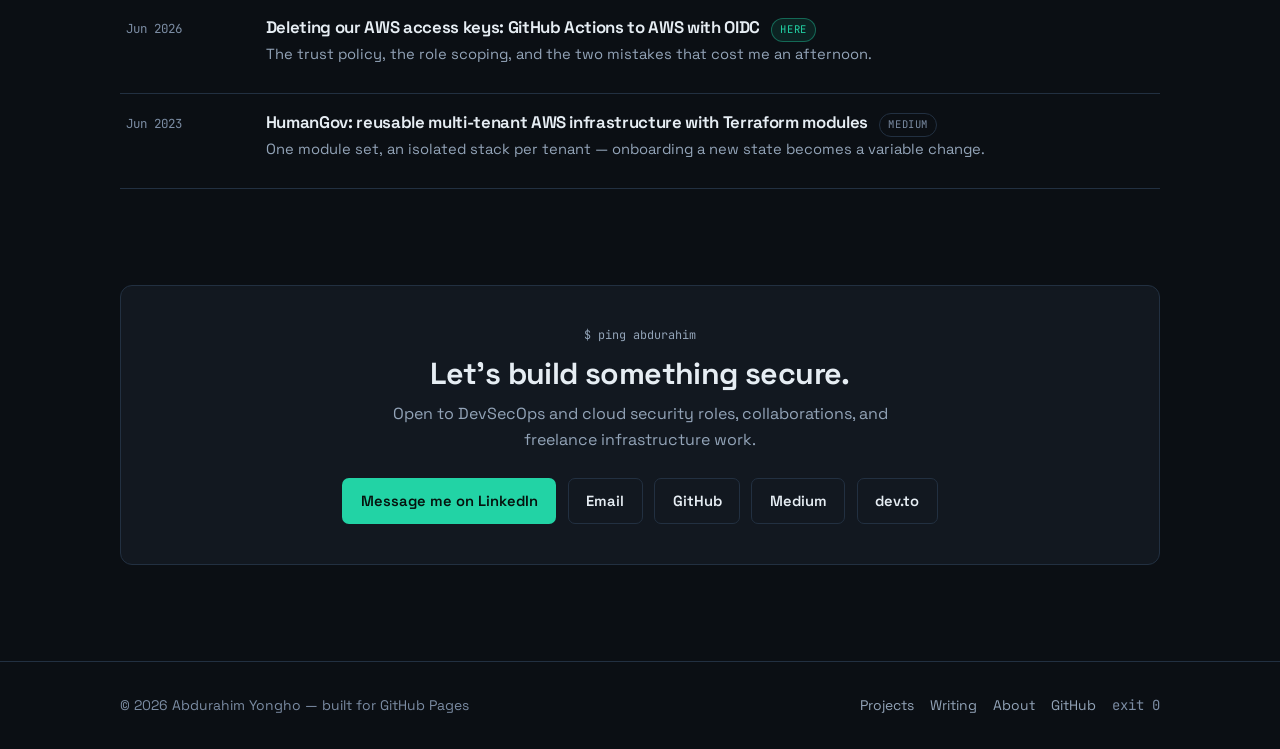
==== commit 8fa6e785: "Default to dark theme on first visit" ====
--- a/index.html
+++ b/index.html
@@ -6,13 +6,13 @@
 
 <title>Abdurahim Yongho — DevSecOps &amp; Cloud Security</title>
 <meta name="description" content="Cybersecurity and IT support specialist building secure, automated infrastructure — Kubernetes, Terraform, and CI/CD pipelines hardened from the first commit. Minneapolis–St. Paul, MN.">
-<link rel="canonical" href="https://abdurahim50.github.io/portfolio/">
+<link rel="canonical" href="https://abdurahim50.github.io/">
 
 <meta property="og:type" content="website">
 <meta property="og:title" content="Abdurahim Yongho — DevSecOps & Cloud Security">
 <meta property="og:description" content="Secure, automated infrastructure: Kubernetes, Terraform, and CI/CD pipelines hardened from the first commit.">
-<meta property="og:url" content="https://abdurahim50.github.io/portfolio/">
-<meta property="og:image" content="https://abdurahim50.github.io/portfolio/assets/img/og-card.png">
+<meta property="og:url" content="https://abdurahim50.github.io/">
+<meta property="og:image" content="https://abdurahim50.github.io/assets/img/og-card.png">
 <meta name="twitter:card" content="summary_large_image">
 
 <link rel="icon" href="assets/img/favicon.svg" type="image/svg+xml">
@@ -22,9 +22,10 @@
 <link href="https://fonts.googleapis.com/css2?family=Space+Grotesk:wght@400;500;600;700&family=JetBrains+Mono:wght@400;500;600&display=swap" rel="stylesheet">
 <link rel="stylesheet" href="assets/css/style.css">
 
-<!-- Applies the saved theme before first paint so the page never flashes -->
+<!-- Dark by default. Applies the visitor's saved choice before first paint
+     so the page never flashes the wrong theme. -->
 <script>
-(function(){try{var t=localStorage.getItem('theme');if(!t){t=window.matchMedia('(prefers-color-scheme: light)').matches?'light':'dark';}document.documentElement.setAttribute('data-theme',t);}catch(e){}})();
+(function(){var d=document.documentElement;try{d.setAttribute('data-theme',localStorage.getItem('theme')==='light'?'light':'dark');}catch(e){d.setAttribute('data-theme','dark');}})();
 </script>
 </head>
 <body>
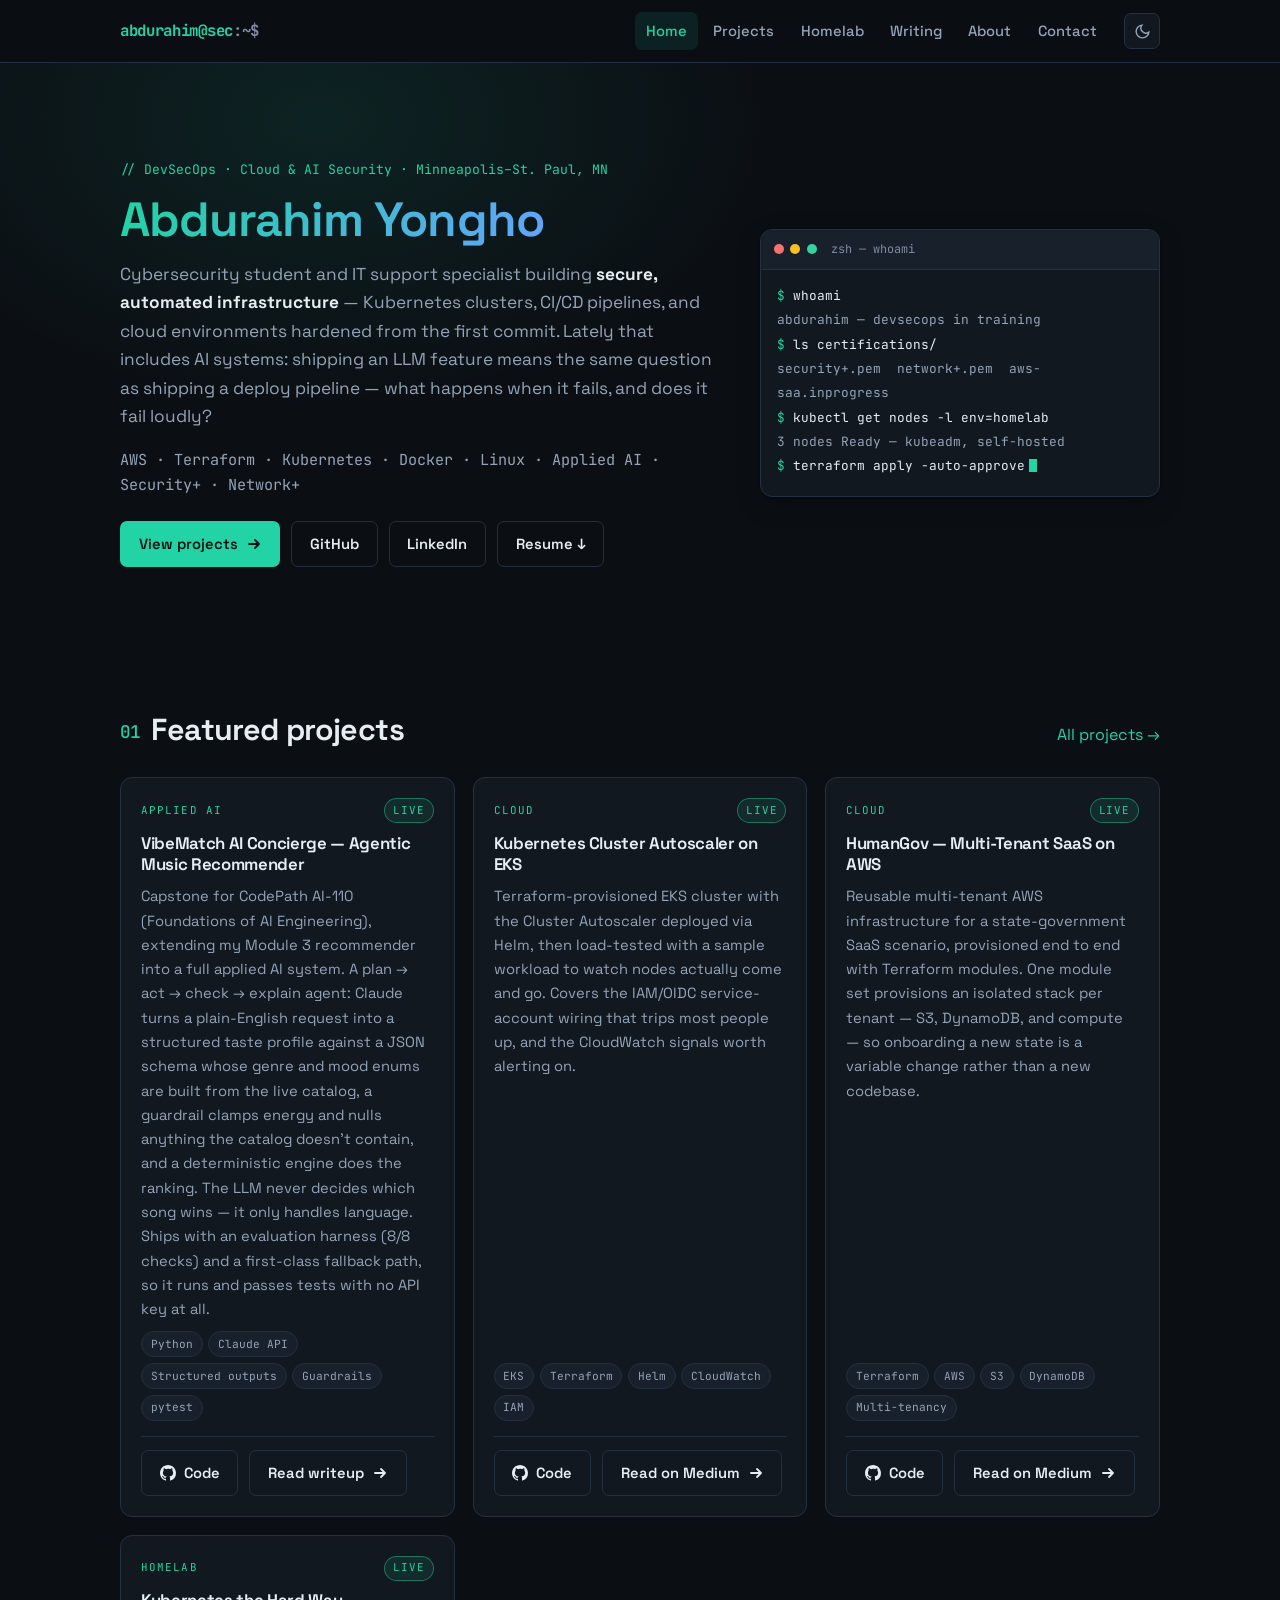
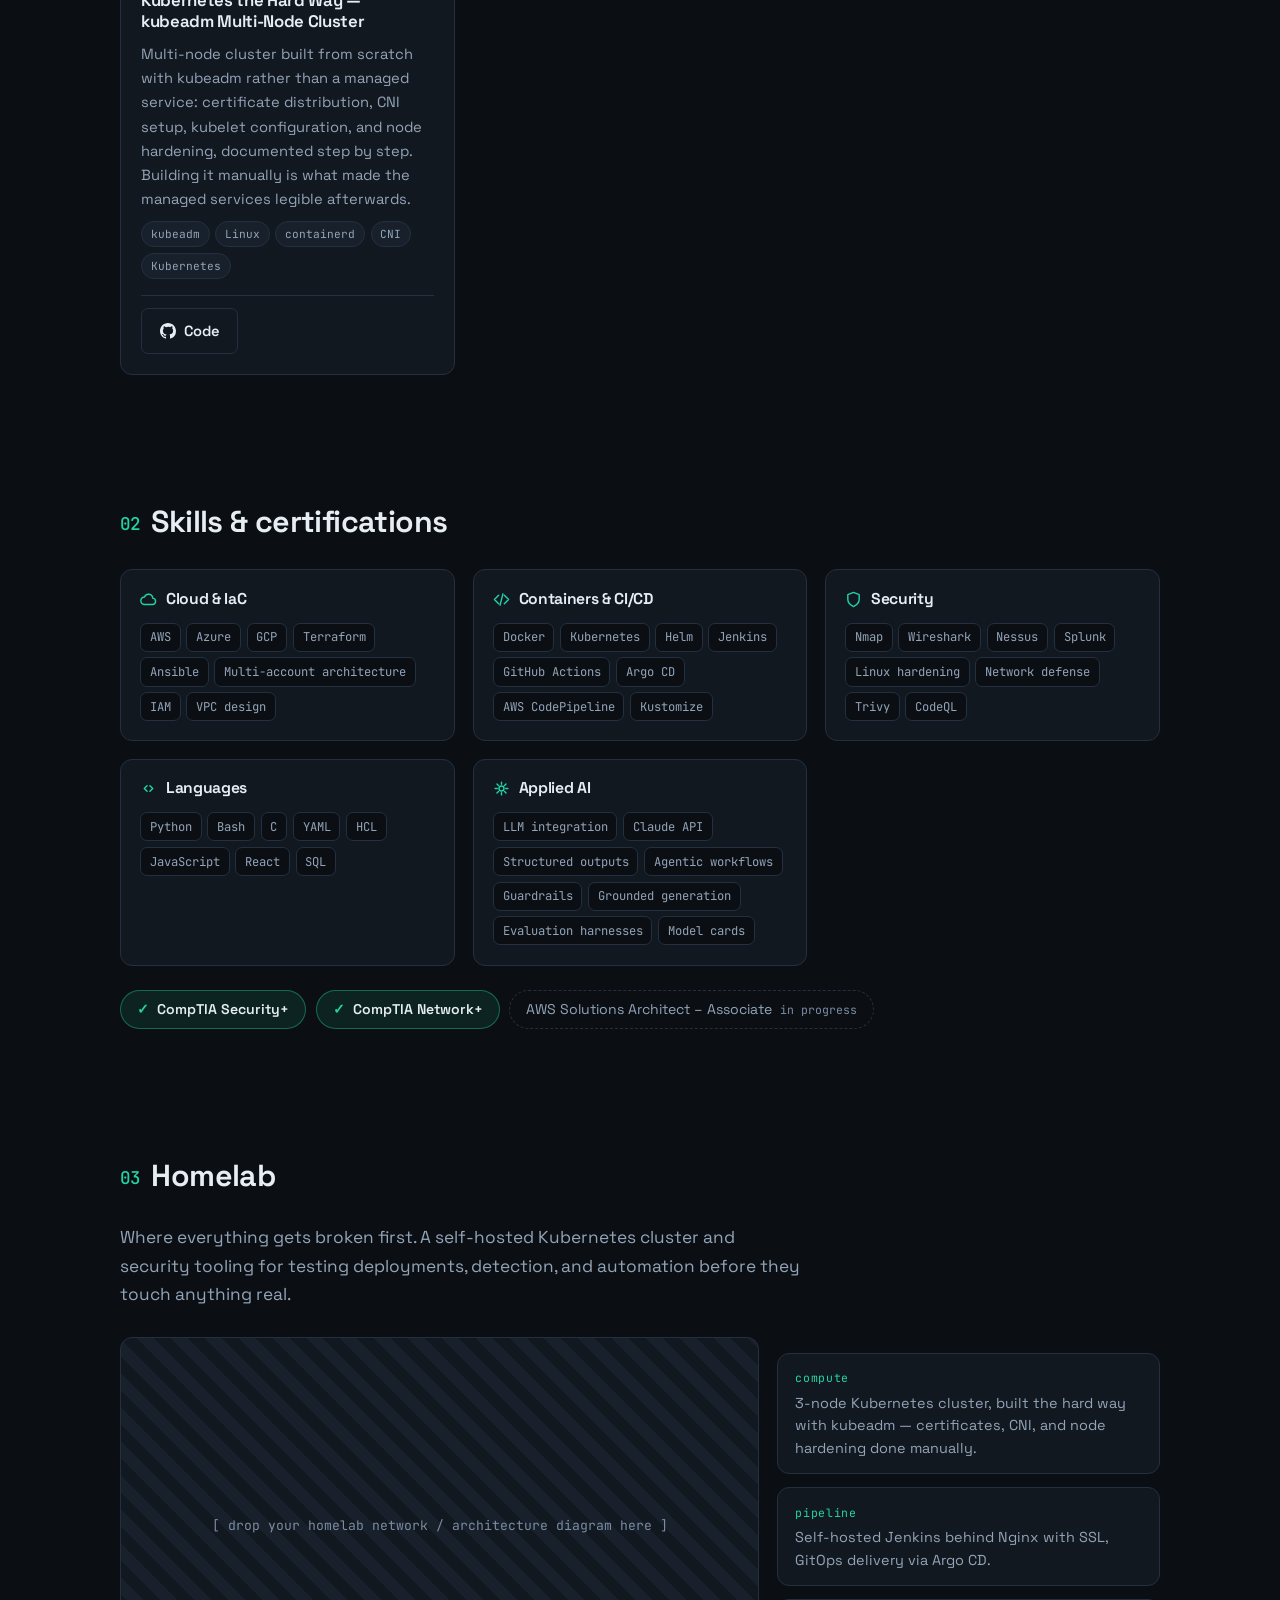
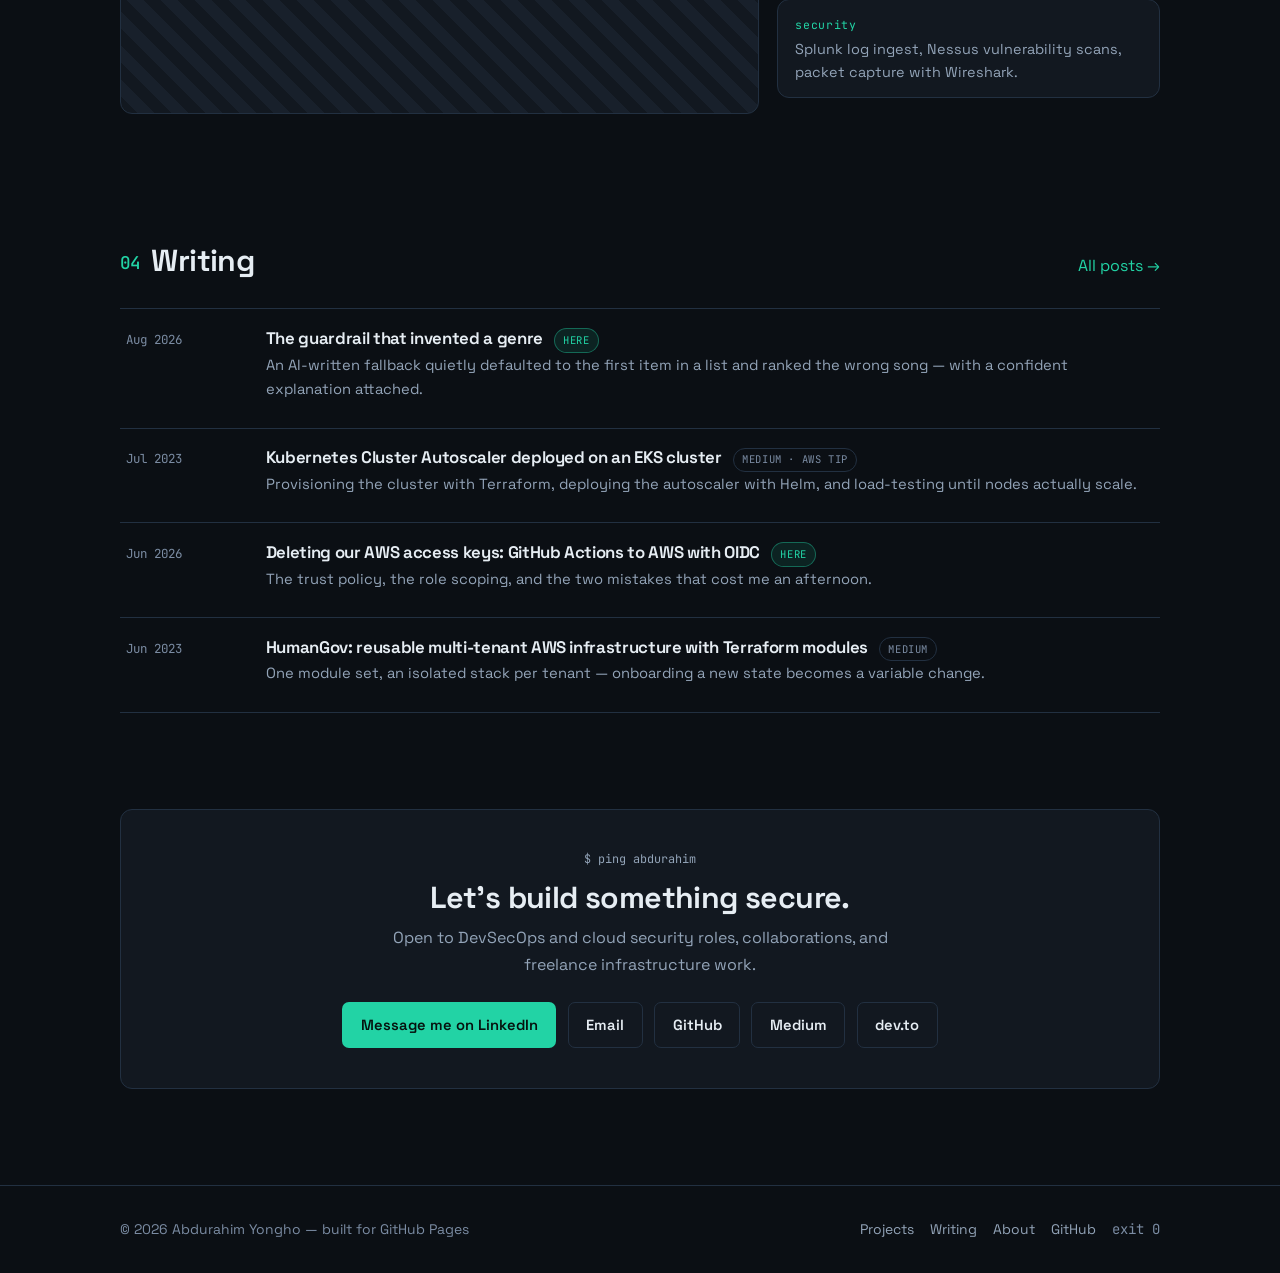
==== commit f1e6cf16: "Add VibeMatch capstone project and CodePath AI-110 - Add Applied AI category with filter, featuring " ====
--- a/index.html
+++ b/index.html
@@ -5,7 +5,7 @@
 <meta name="viewport" content="width=device-width, initial-scale=1">
 
 <title>Abdurahim Yongho — DevSecOps &amp; Cloud Security</title>
-<meta name="description" content="Cybersecurity and IT support specialist building secure, automated infrastructure — Kubernetes, Terraform, and CI/CD pipelines hardened from the first commit. Minneapolis–St. Paul, MN.">
+<meta name="description" content="Cybersecurity and IT support specialist building secure, automated infrastructure — Kubernetes, Terraform, CI/CD pipelines, and guarded LLM systems. Minneapolis–St. Paul, MN.">
 <link rel="canonical" href="https://abdurahim50.github.io/">
 
 <meta property="og:type" content="website">
@@ -76,10 +76,12 @@
           Cybersecurity student and IT support specialist building
           <strong style="color:var(--text)">secure, automated infrastructure</strong> —
           Kubernetes clusters, CI/CD pipelines, and cloud environments hardened from
-          the first commit.
+          the first commit. Lately that includes AI systems: shipping an LLM feature
+          means the same question as shipping a deploy pipeline — what happens when it
+          fails, and does it fail loudly?
         </p>
 
-        <p class="hero__role">AWS · Terraform · Linux · Docker · Kubernetes · Security+ · Network+</p>
+        <p class="hero__role">AWS · Terraform · Kubernetes · Docker · Linux · Applied AI · Security+ · Network+</p>
 
         <div class="btn-row">
           <a class="btn btn--primary" href="projects.html">
@@ -178,6 +180,18 @@
           <ul>
             <li>Python</li><li>Bash</li><li>C</li><li>YAML</li><li>HCL</li>
             <li>JavaScript</li><li>React</li><li>SQL</li>
+          </ul>
+        </div>
+
+        <div class="skill-group">
+          <h3>
+            <svg viewBox="0 0 24 24" fill="none" stroke="currentColor" stroke-width="2" stroke-linecap="round" stroke-linejoin="round" aria-hidden="true"><path d="M12 3v3M12 18v3M3 12h3M18 12h3M5.6 5.6l2.1 2.1M16.3 16.3l2.1 2.1M18.4 5.6l-2.1 2.1M7.7 16.3l-2.1 2.1"/><circle cx="12" cy="12" r="3.5"/></svg>
+            Applied AI
+          </h3>
+          <ul>
+            <li>LLM integration</li><li>Claude API</li><li>Structured outputs</li>
+            <li>Agentic workflows</li><li>Guardrails</li><li>Grounded generation</li>
+            <li>Evaluation harnesses</li><li>Model cards</li>
           </ul>
         </div>
       </div>
@@ -245,6 +259,19 @@
 
       <ul class="post-list">
         <li>
+          <a class="post-link" href="writeups/the-guardrail-that-invented-a-genre.html">
+            <time datetime="2026-08-03">Aug 2026</time>
+            <div>
+              <div class="title-row">
+                <h3>The guardrail that invented a genre</h3>
+                <span class="src src--here">Here</span>
+              </div>
+              <p>An AI-written fallback quietly defaulted to the first item in a list
+                 and ranked the wrong song — with a confident explanation attached.</p>
+            </div>
+          </a>
+        </li>
+        <li>
           <a class="post-link" href="https://yonghoabdurahim.medium.com/kubernetes-cluster-autoscaler-deployed-on-eks-cluster-4b3a1c2791e5" rel="noopener">
             <time datetime="2023-07-01">Jul 2023</time>
             <div>
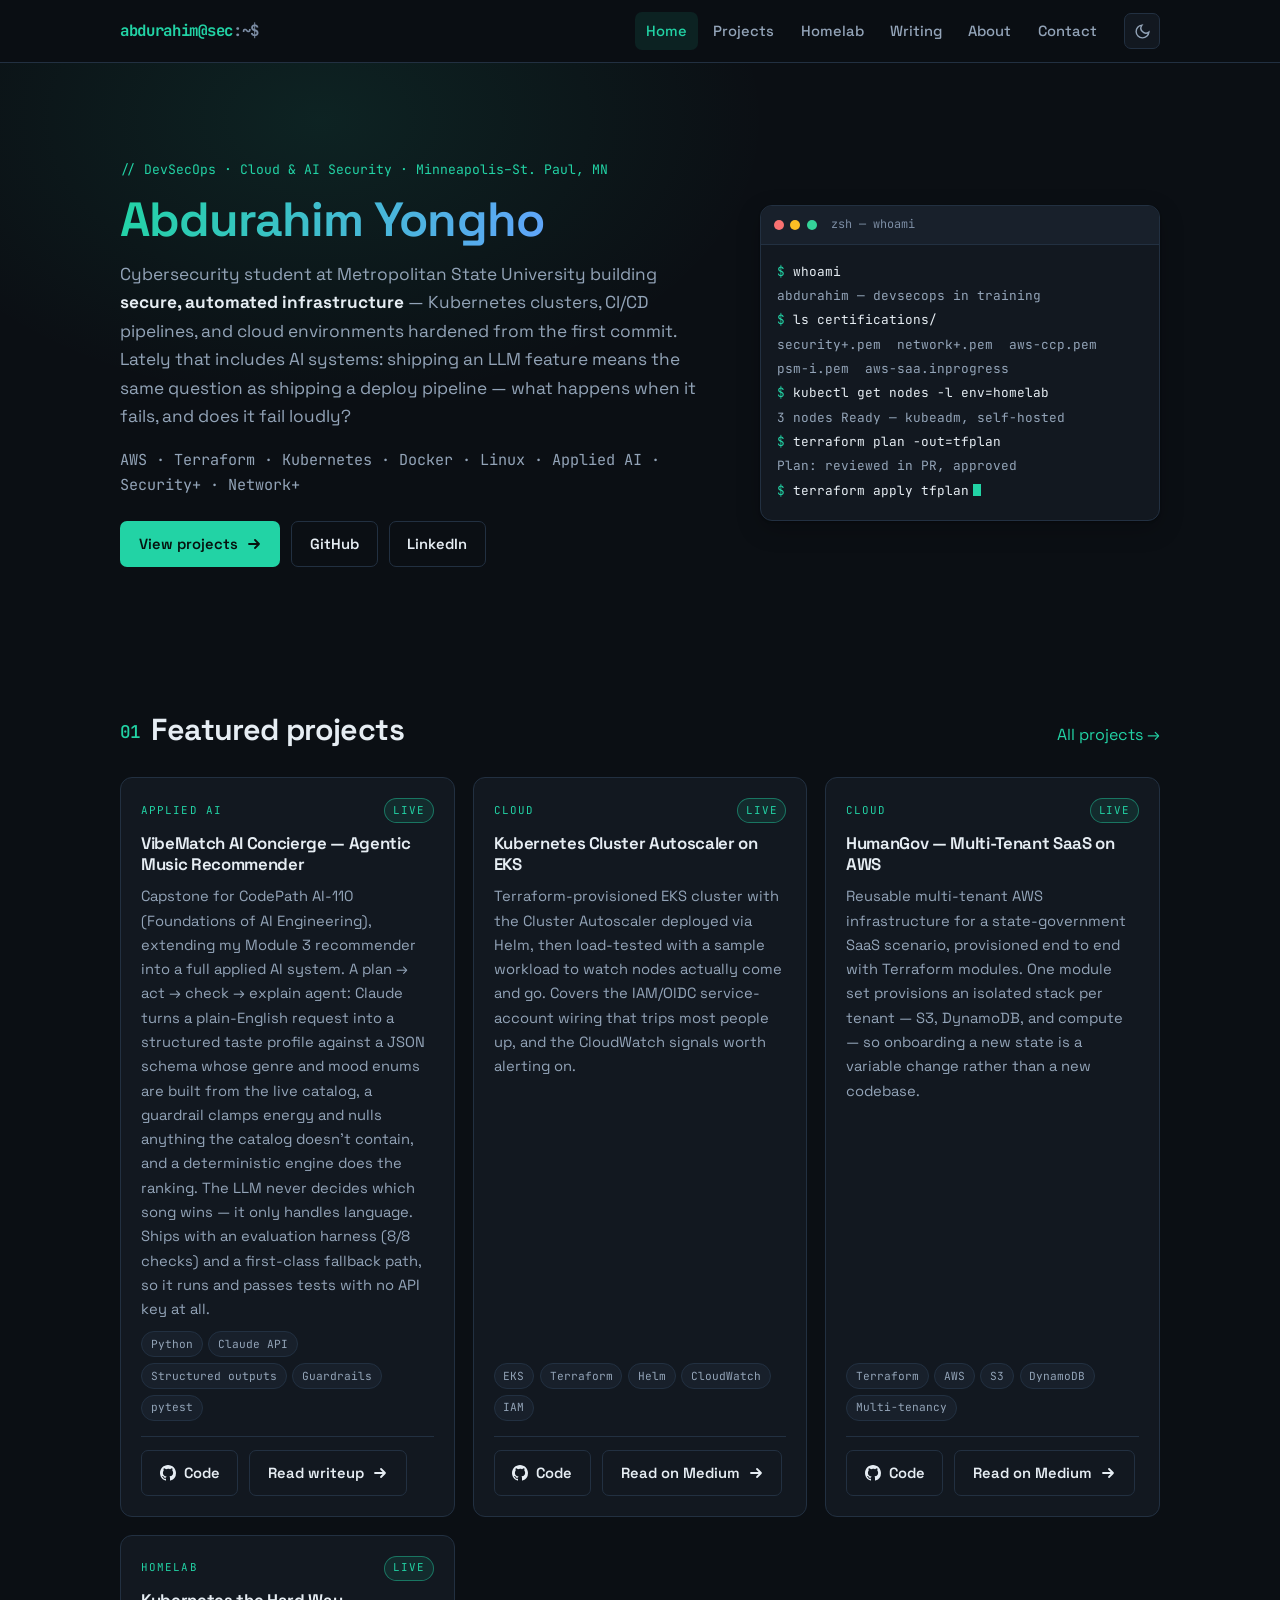
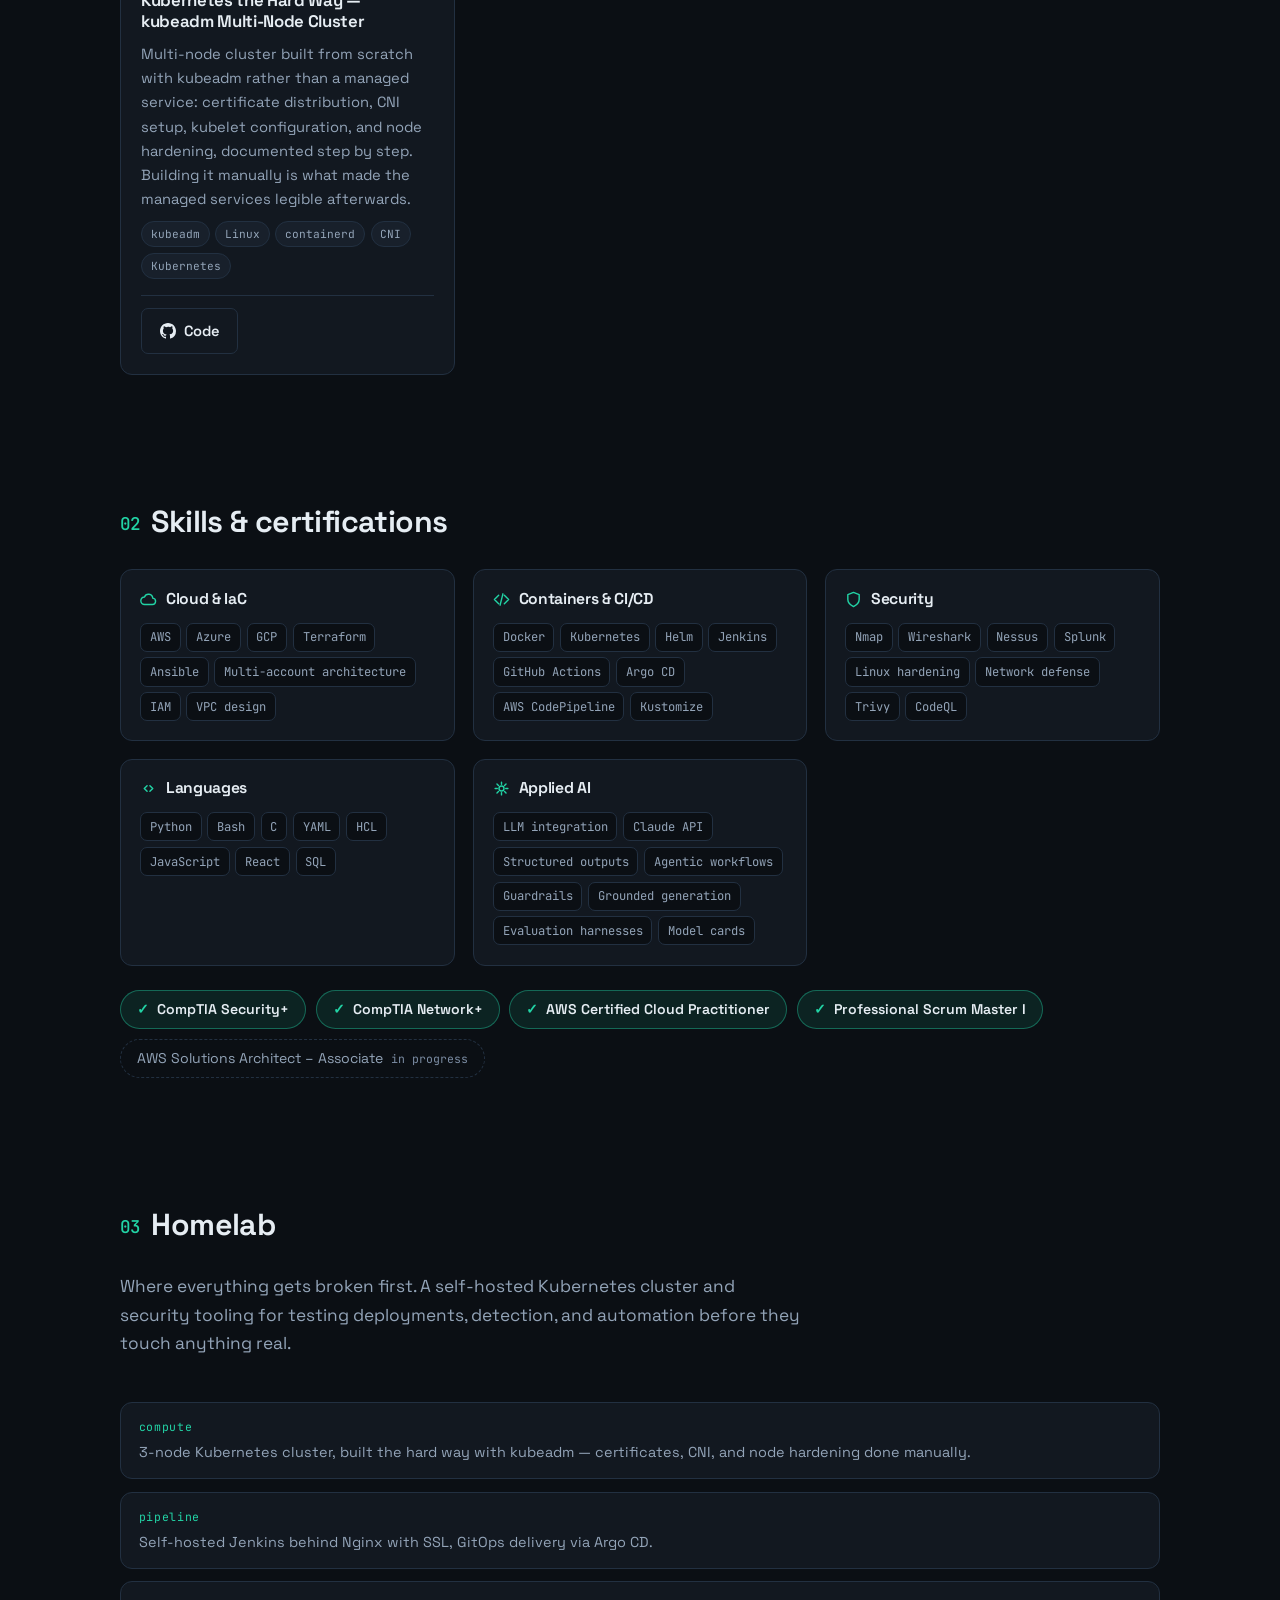
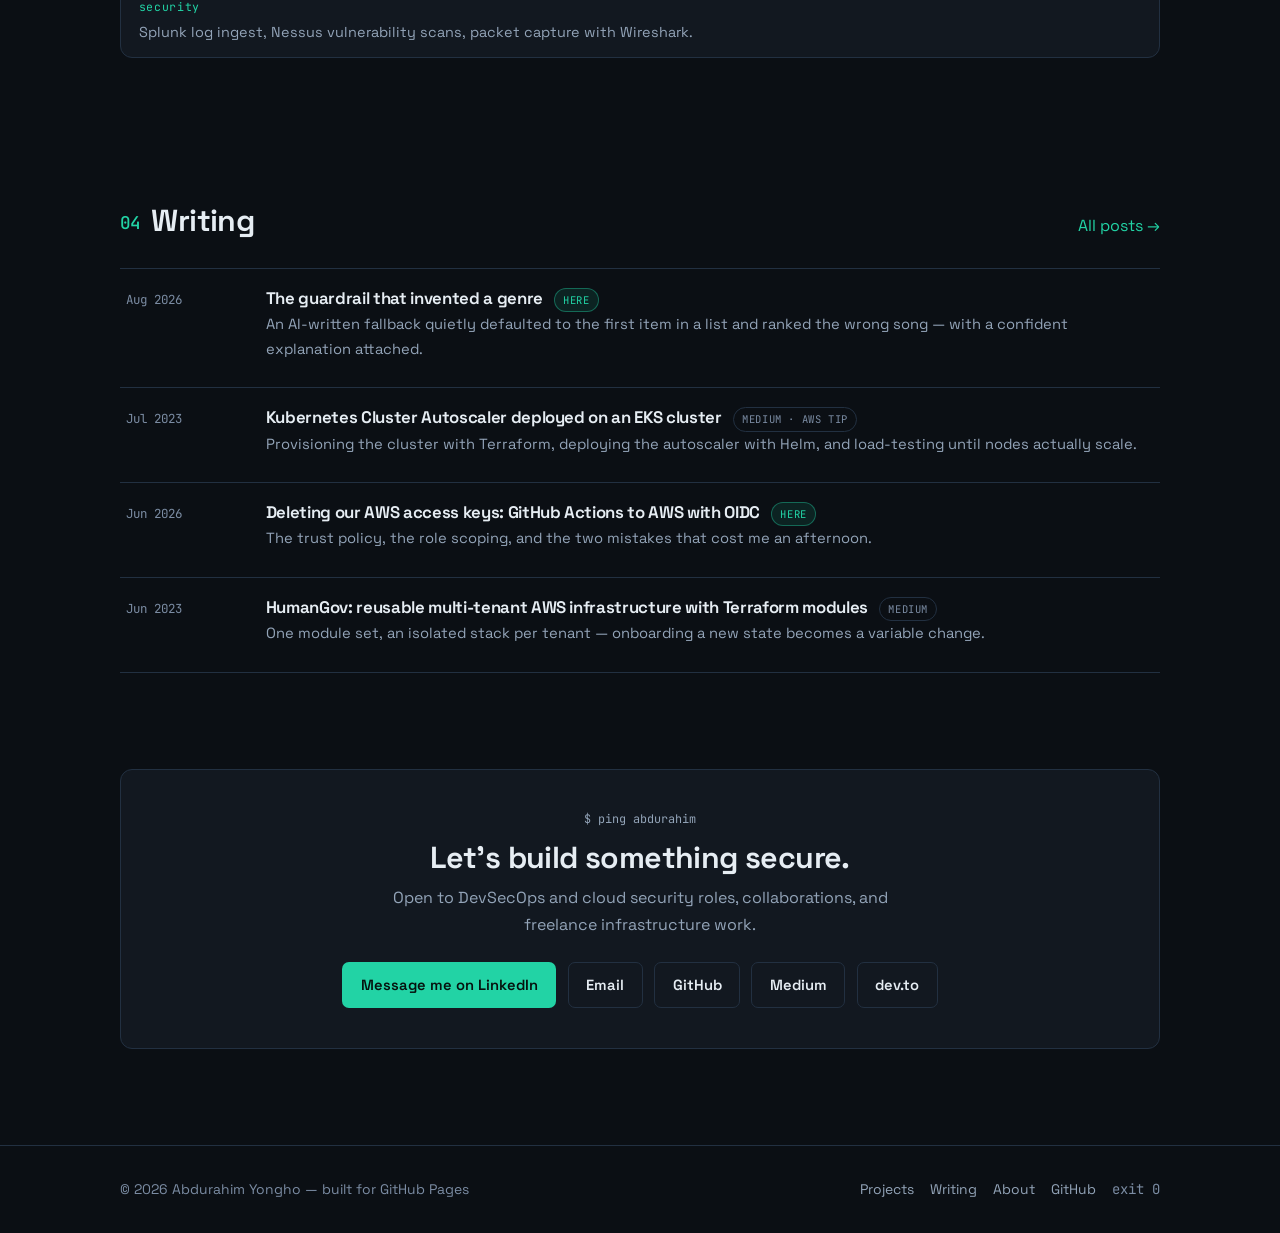
==== commit c64db4a8: "Phase 1: fix credibility issues - Remove broken resume links (assets/resume.pdf 404) until a PDF is " ====
--- a/index.html
+++ b/index.html
@@ -73,7 +73,7 @@
         <h1><span class="grad">Abdurahim Yongho</span></h1>
 
         <p class="lede">
-          Cybersecurity student and IT support specialist building
+          Cybersecurity student at Metropolitan State University building
           <strong style="color:var(--text)">secure, automated infrastructure</strong> —
           Kubernetes clusters, CI/CD pipelines, and cloud environments hardened from
           the first commit. Lately that includes AI systems: shipping an LLM feature
@@ -90,8 +90,6 @@
           </a>
           <a class="btn btn--ghost" href="https://github.com/abdurahim50" rel="noopener">GitHub</a>
           <a class="btn btn--ghost" href="https://www.linkedin.com/in/abdurahim-yongho/" rel="noopener">LinkedIn</a>
-          <!-- EDIT: drop your CV at assets/resume.pdf, or delete this button -->
-          <a class="btn btn--ghost" href="assets/resume.pdf">Resume ↓</a>
         </div>
       </div>
 
@@ -105,10 +103,12 @@
           <div><span class="p">$</span> <span class="c">whoami</span></div>
           <div class="o">abdurahim — devsecops in training</div>
           <div><span class="p">$</span> <span class="c">ls certifications/</span></div>
-          <div class="o">security+.pem&nbsp; network+.pem&nbsp; aws-saa.inprogress</div>
+          <div class="o">security+.pem&nbsp; network+.pem&nbsp; aws-ccp.pem&nbsp; psm-i.pem&nbsp; aws-saa.inprogress</div>
           <div><span class="p">$</span> <span class="c">kubectl get nodes -l env=homelab</span></div>
           <div class="o">3 nodes Ready — kubeadm, self-hosted</div>
-          <div><span class="p">$</span> <span class="c">terraform apply -auto-approve</span><span class="cursor"></span></div>
+          <div><span class="p">$</span> <span class="c">terraform plan -out=tfplan</span></div>
+          <div class="o">Plan: reviewed in PR, approved</div>
+          <div><span class="p">$</span> <span class="c">terraform apply tfplan</span><span class="cursor"></span></div>
         </div>
       </aside>
     </div>
@@ -200,6 +200,8 @@
       <ul class="certs" style="margin-top:1.5rem">
         <li class="earned"><strong>CompTIA Security+</strong></li>
         <li class="earned"><strong>CompTIA Network+</strong></li>
+        <li class="earned"><strong>AWS Certified Cloud Practitioner</strong></li>
+        <li class="earned"><strong>Professional Scrum Master I</strong></li>
         <li class="pending">AWS Solutions Architect – Associate <span class="yr">in progress</span></li>
       </ul>
     </div>
@@ -217,18 +219,8 @@
         they touch anything real.
       </p>
 
-      <div class="homelab">
-        <!-- Replace this whole div with an image once you have a diagram:
-             <div class="homelab__diagram" style="background:none;padding:0">
-               <img src="assets/img/homelab.png" alt="Homelab network diagram: three
-                    Kubernetes nodes behind an Nginx reverse proxy, with Splunk
-                    ingesting logs from a separate lab VLAN">
-             </div>
-             Draw one in draw.io or Excalidraw — a diagram does more for this section
-             than another paragraph would. -->
-        <div class="homelab__diagram">
-          [ drop your homelab network / architecture diagram here ]
-        </div>
+      <div class="homelab homelab--no-diagram">
+        <!-- TODO: add assets/img/homelab.png as a .homelab__diagram block and drop the --no-diagram modifier -->
 
         <dl class="homelab__specs">
           <div class="homelab__spec">
--- a/assets/css/style.css
+++ b/assets/css/style.css
@@ -549,6 +549,9 @@
   );
 }
 .homelab__diagram img { border-radius: var(--radius); }
+@media (min-width: 820px) {
+  .homelab--no-diagram { grid-template-columns: 1fr; }
+}
 
 .homelab__specs { display: flex; flex-direction: column; gap: .8rem; }
 .homelab__spec {
